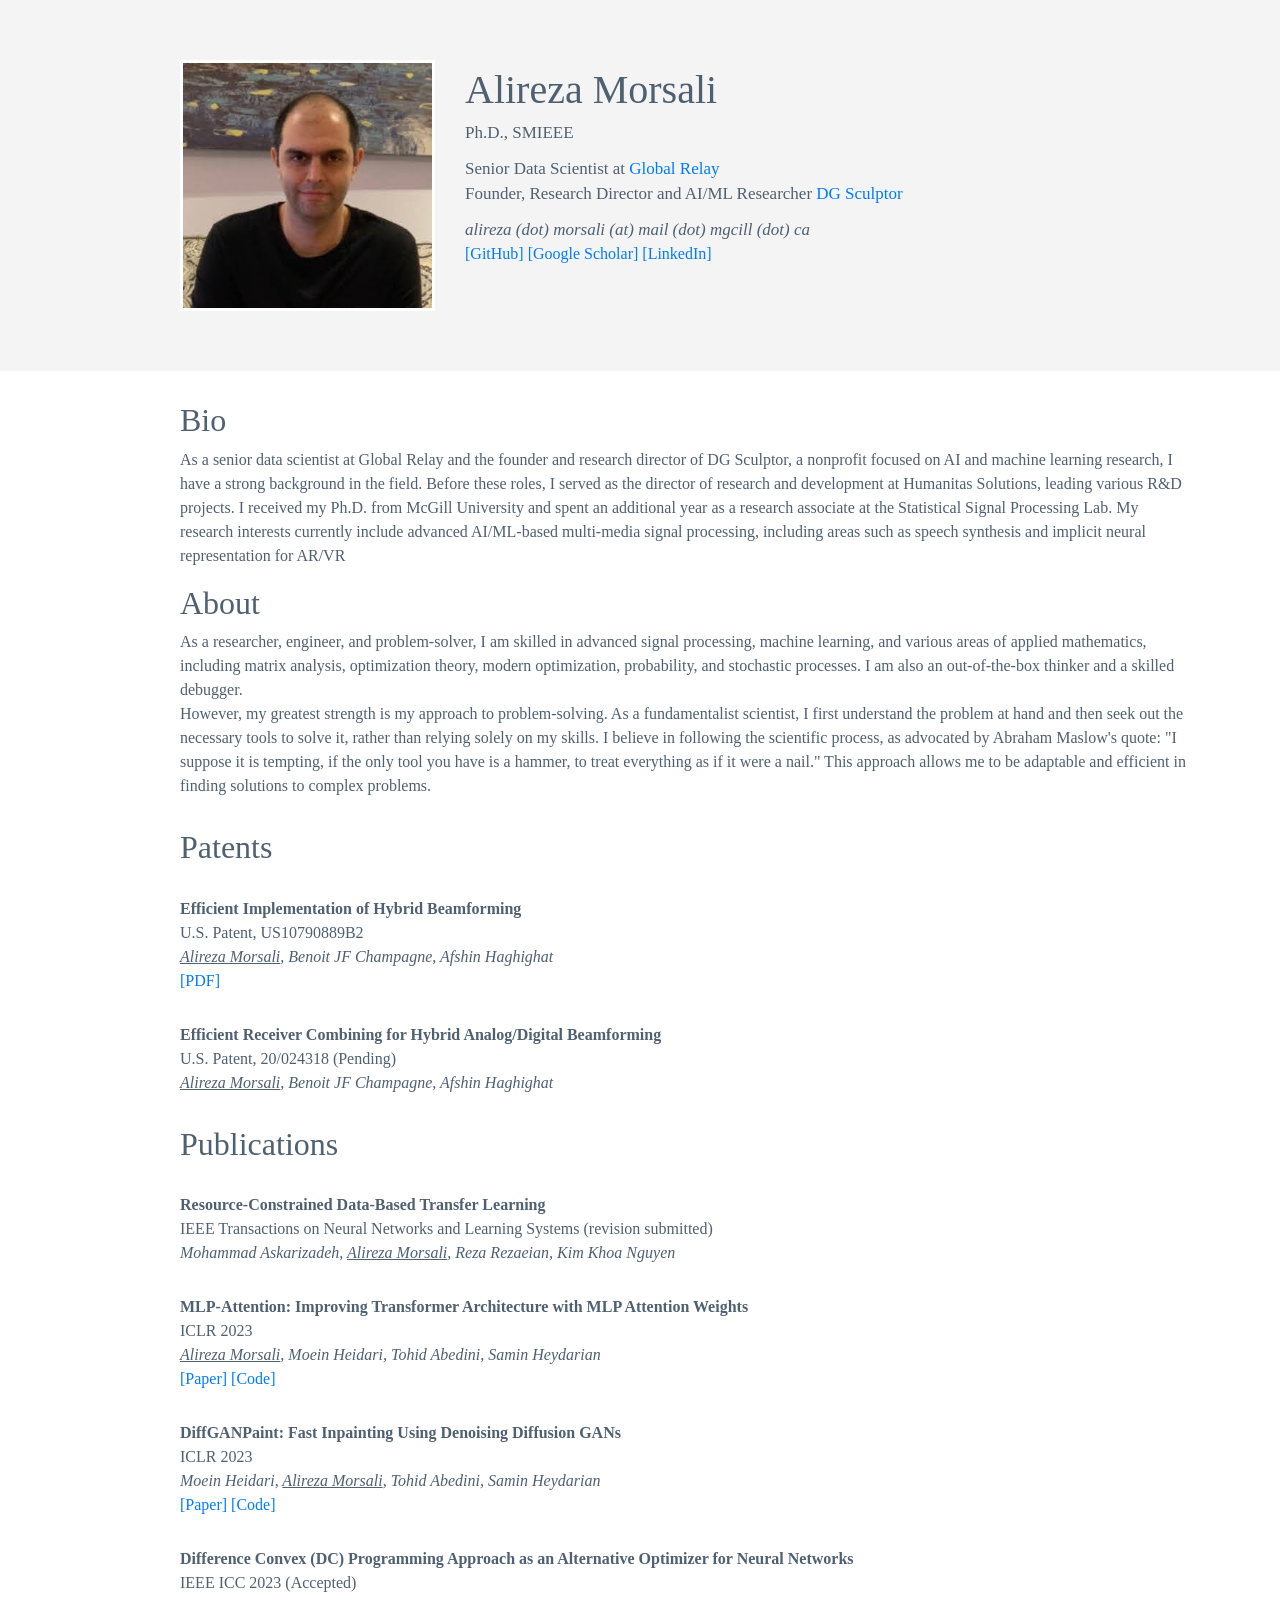
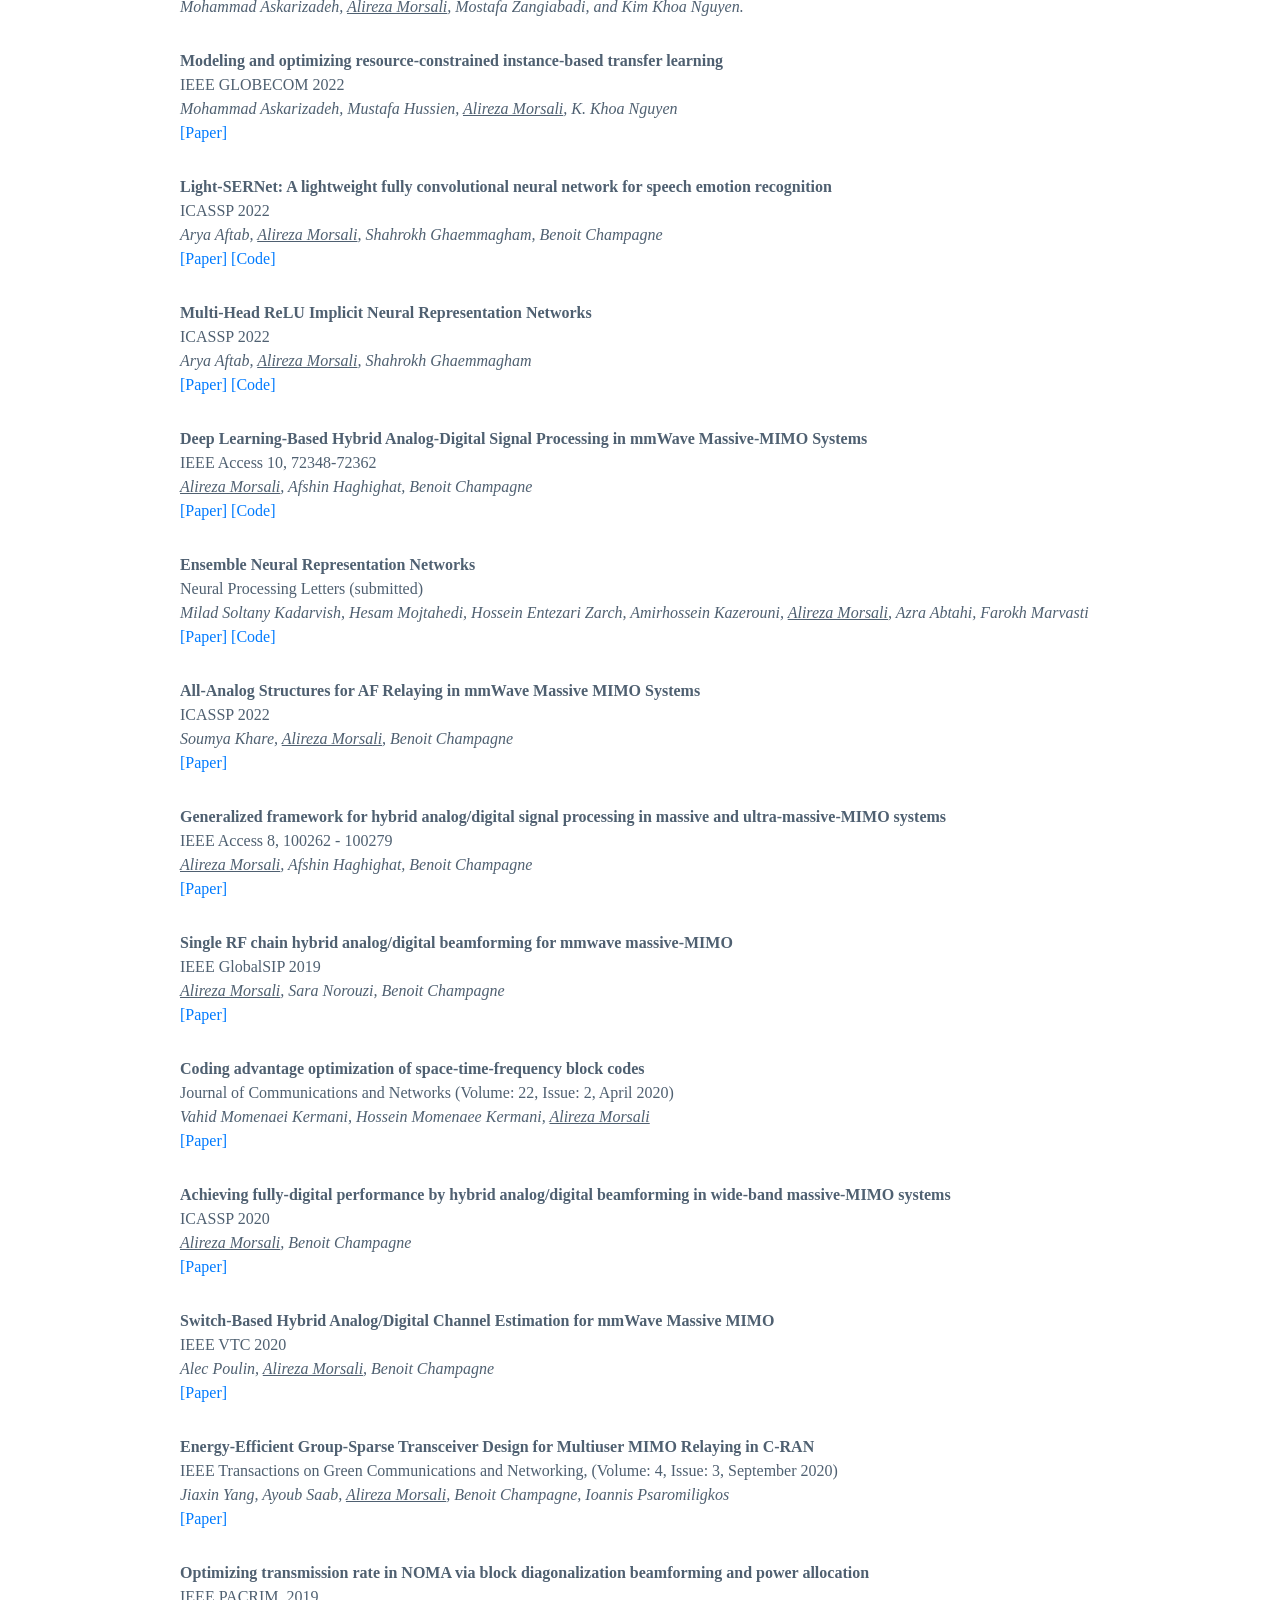
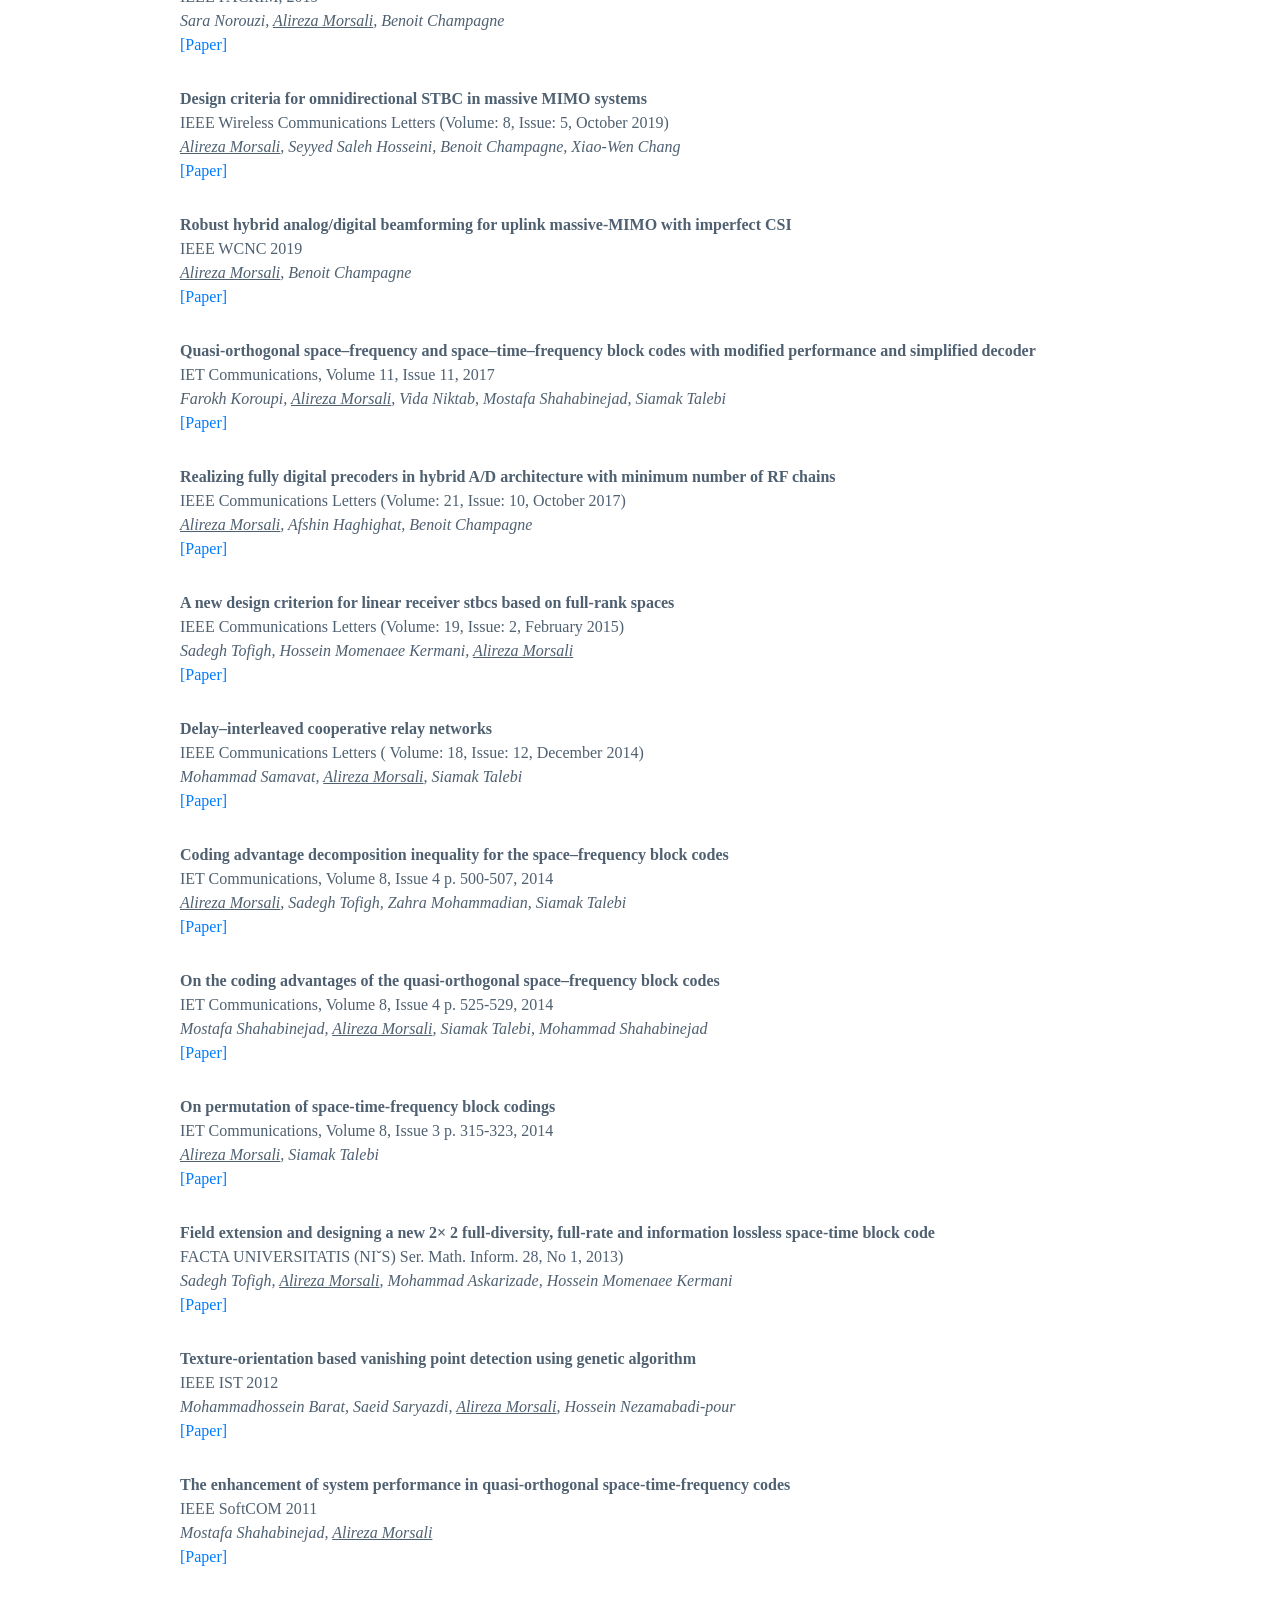
==== index.html @ 6a6e5eb7 "Update index.html" ====
<!DOCTYPE html>
<html>

<head>
    <title>Alireza Morsali</title>

    <!-- Meta tags -->
    <meta charset="utf-8">
    <meta name="viewport" content="width=device-width, initial-scale=1, shrink-to-fit=no">

    <!-- Bootstrap CSS -->
    <link href="css/bootstrap.min.css" rel="stylesheet">

    <!-- Custom Styles -->
    <style>
        body {
            font-family: Roboto, 'sans-serif';
            font-size: 16px;
            background-color: #FFFFFF;
            color: #4F6071;
        }

        h1 {
            font-weight: 300;
            font-size: 2rem;
        }

        #header {
            background-color: #f4f4f4;
            /*background-color: #FFFFFF;*/
            display: flex;
            align-items: flex-end;
            padding-top: 60px;
            padding-bottom: 60px;
        }

        #footer {
            background-color: #FFFFFF;
            padding: 60px;
        }

        #portrait {
            border: 3px solid white;
        }

        #header-text {
            margin-top: 60px;
            margin-left: 220px;
        }

        #header-text-name {
            font-size: 40px;
        }

        #header-text-title {
            font-size: 17px;
        }

        #header-text-affiliation {
            font-size: 17px;
            margin-top: 10px;
        }

        #header-text-email {
            margin-top: 10px;
            font-size: 17px;
            font-style: italic;
        }

        .header-text-desc {
            font-size: 20px;
        }

        .vspace-top {
            margin-top: 30px;
        }

        .vspace-top-news {
            margin-top: 15px;
        }

        .paper-image {
            width: 150px;
        }

        .news-date {
            font-weight: bold;
        }

        .paper-title {
            font-weight: bold;
        }

        .paper-authors {
            font-style: italic;
        }
    </style>
</head>

<body>
    <div id='header'>
        <div class='container'>
            <div class='row'>
                <div class="col-sm-3 offset-sm-1">
                    <img src='imgs/portrait.jpeg' class='img-fluid' id='portrait'>
                </div>

                <div class="col">
                    <div id='header-text-name'>
                        Alireza Morsali
                    </div>
                    <div id='header-text-title'>
                        Ph.D., SMIEEE
                    </div>
                    <div id='header-text-affiliation'>
                        Senior Data Scientist at 
                        <a href="https://www.globalrelay.com/">Global Relay</a><br>
                        Founder, Research Director and AI/ML Researcher <a href="http://www.dgsculptor.com/">DG
                            Sculptor</a>
                    </div>
                    <div id='header-text-email'>
                        alireza (dot) morsali (at) mail (dot) mgcill (dot) ca
                    </div>
                    <div>
                        <a href="https://github.com/AlirezaMorsali">[GitHub]</a>
                        <a href="https://scholar.google.com/citations?hl=en&user=y-RVrUkAAAAJ">[Google
                            Scholar]</a>
                        <a href="https://linkedin.com/in/AlirezaMorsali">[LinkedIn]</a>
                    </div>

                </div>
            </div>
        </div>
    </div>


    <div class='container'>
        <div class='row vspace-top'>
            <div class='col offset-sm-1'>
                <h1>Bio</h1>
                <p>
                    As a senior data scientist at Global Relay and the founder and research director of DG
                    Sculptor, a nonprofit focused on AI and machine learning research, I have a strong background in the
                    field. Before these roles, I served as the director of research and development at Humanitas
                    Solutions, leading various R&D projects. I received my Ph.D. from McGill University and spent an
                    additional year as a research associate at the Statistical Signal Processing Lab. My research
                    interests currently include advanced AI/ML-based multi-media signal processing, including areas such
                    as speech synthesis and implicit neural representation for AR/VR
                </p>

                <h1>About</h1>
                <p>
                    As a researcher, engineer, and problem-solver, I am skilled in advanced signal processing, machine
                    learning, and various areas of applied mathematics, including matrix analysis, optimization theory,
                    modern optimization, probability, and stochastic processes. I am also an out-of-the-box thinker and
                    a skilled debugger. <br>
                    However, my greatest strength is my approach to problem-solving. As a
                    fundamentalist scientist, I first understand the problem at hand and then seek out the necessary
                    tools to solve it, rather than relying solely on my skills. I believe in following the scientific
                    process, as advocated by Abraham Maslow's quote: "I suppose it is tempting, if the only tool you
                    have is a hammer, to treat everything as if it were a nail." This approach allows me to be adaptable
                    and efficient in finding solutions to complex problems.
                </p>

                <div class='vspace-top'>
                    <h1>Patents</h1>
                </div>
                <div class='row vspace-top'>
                    <div class="col">
                        <div class='paper-title'>
                            Efficient Implementation of Hybrid Beamforming
                        </div>
                        <div class='paper-desc'>
                            U.S. Patent, US10790889B2
                        </div>
                        <div class='paper-authors'>
                            <u>Alireza Morsali</u>, Benoit JF Champagne, Afshin Haghighat
                        </div>
                        <div>
                            <a
                                href="https://patentimages.storage.googleapis.com/30/83/76/cbf46cf03443c4/US10790889.pdf">[PDF]</a>
                        </div>
                    </div>
                </div>

                <div class='row vspace-top'>
                    <div class="col">
                        <div class='paper-title'>
                            Efficient Receiver Combining for Hybrid Analog/Digital Beamforming
                        </div>
                        <div class='paper-desc'>
                            U.S. Patent, 20/024318 (Pending)
                        </div>
                        <div class='paper-authors'>
                            <u>Alireza Morsali</u>, Benoit JF Champagne, Afshin Haghighat
                        </div>
                        <!-- <div>
                            <a
                                href="https://patentimages.storage.googleapis.com/30/83/76/cbf46cf03443c4/US10790889.pdf">[United
                                States Patent]</a>
                        </div> -->
                    </div>
                </div>


                <div class='vspace-top'>
                    <h1>Publications</h1>
                </div>

                <div class='row vspace-top'>
                    <div class="col">
                        <div class='paper-title'>
                            Resource-Constrained Data-Based Transfer
                            Learning
                        </div>
                        <div class='paper-desc'>
                            IEEE Transactions on Neural Networks
                            and Learning Systems (revision submitted)
                        </div>
                        <div class='paper-authors'>
                            Mohammad Askarizadeh, <u>Alireza Morsali</u>, Reza Rezaeian, Kim Khoa Nguyen
                        </div>
                        <!-- <div> -->
                        <!-- <a href="">[Paper]</a> -->
                        <!-- </div> -->
                    </div>
                </div>
                
                <div class='row vspace-top'>
                    <div class="col">
                        <div class='paper-title'>
                            MLP-Attention: Improving Transformer Architecture with MLP Attention Weights
                        </div>
                        <div class='paper-desc'>
                            ICLR 2023
                        </div>
                        <div class='paper-authors'>
                            <u>Alireza Morsali</u>, Moein Heidari, Tohid Abedini, Samin Heydarian
                        </div>
                        <div>
                            <a href="https://dblp.org/rec/conf/iclr/MorsaliHHA23">[Paper]</a>
                            <a href="https://github.com/AlirezaMorsali/MLP-Attention">[Code]</a>                            
                        </div>
                    </div>
                </div>   
                
                <div class='row vspace-top'>
                    <div class="col">
                        <div class='paper-title'>
                            DiffGANPaint: Fast Inpainting Using Denoising Diffusion GANs
                        </div>
                        <div class='paper-desc'>
                            ICLR 2023
                        </div>
                        <div class='paper-authors'>
                            Moein Heidari, <u>Alireza Morsali</u>, Tohid Abedini, Samin Heydarian
                        </div>
                        <div>
                            <a href="https://dblp.org/rec/conf/iclr/HeidariMAH23">[Paper]</a>
                            <a href="https://github.com/moeinheidari/DIFFGANPAINT">[Code]</a>            
                        </div>
                    </div>
                </div>                

                <div class='row vspace-top'>
                    <div class="col">
                        <div class='paper-title'>
                            Difference Convex (DC) Programming
                            Approach as an Alternative Optimizer for Neural Networks
                        </div>
                        <div class='paper-desc'>
                            IEEE ICC 2023 (Accepted)
                        </div>
                        <div class='paper-authors'>
                            Mohammad Askarizadeh, <u>Alireza Morsali</u>, Mostafa Zangiabadi, and Kim Khoa Nguyen.
                        </div>
                        <!-- <div> -->
                        <!-- <a href="">[Paper]</a> -->
                        <!-- </div> -->
                    </div>
                </div>

                <div class='row vspace-top'>
                    <div class="col">
                        <div class='paper-title'>
                            Modeling and optimizing resource-constrained instance-based transfer learning
                        </div>
                        <div class='paper-desc'>
                            IEEE GLOBECOM 2022
                        </div>
                        <div class='paper-authors'>
                            Mohammad Askarizadeh, Mustafa Hussien, <u>Alireza Morsali</u>, K. Khoa Nguyen
                        </div>
                        <div>
                            <a href="https://ieeexplore.ieee.org/abstract/document/10001716">[Paper]</a>
                        </div>
                    </div>
                </div>

                <div class='row vspace-top'>
                    <div class="col">
                        <div class='paper-title'>
                            Light-SERNet: A lightweight fully convolutional neural network for speech emotion
                            recognition
                        </div>
                        <div class='paper-desc'>
                            ICASSP 2022
                        </div>
                        <div class='paper-authors'>
                            Arya Aftab, <u>Alireza Morsali</u>, Shahrokh Ghaemmagham, Benoit Champagne
                        </div>
                        <div>
                            <a href="https://ieeexplore.ieee.org/document/9746679">[Paper]</a>
                            <a href="https://github.com/AryaAftab/LIGHT-SERNET">[Code]</a>
                        </div>
                    </div>
                </div>

                <div class='row vspace-top'>
                    <div class="col">
                        <div class='paper-title'>
                            Multi-Head ReLU Implicit Neural Representation Networks
                        </div>
                        <div class='paper-desc'>
                            ICASSP 2022
                        </div>
                        <div class='paper-authors'>
                            Arya Aftab, <u>Alireza Morsali</u>, Shahrokh Ghaemmagham
                        </div>
                        <div>
                            <a href="https://ieeexplore.ieee.org/abstract/document/9747352">[Paper]</a>
                            <a href="https://github.com/AlirezaMorsali/MH-RELU-INR">[Code]</a>
                        </div>
                    </div>
                </div>

                <div class='row vspace-top'>
                    <!-- <div class="col-sm-3">
                        <img src='imgs/end-to-end-cam.jpg' class='img-fluid'>
                    </div> -->

                    <div class="col">
                        <div class='paper-title'>
                            Deep Learning-Based Hybrid Analog-Digital Signal Processing in mmWave Massive-MIMO Systems
                        </div>
                        <div class='paper-desc'>
                            IEEE Access 10, 72348-72362
                        </div>
                        <div class='paper-authors'>
                            <u>Alireza Morsali</u>, Afshin Haghighat, Benoit Champagne
                        </div>
                        <div>
                            <!-- <a href="https://alirezamorsali.github.io/deep_learning_framework/">[Project page]</a> -->
                            <a href="https://ieeexplore.ieee.org/abstract/document/9815247">[Paper]</a>
                            <a href="https://github.com/AlirezaMorsali/Deep-Learning-Framework">[Code]</a>
                        </div>
                    </div>
                </div>


                <div class='row vspace-top'>
                    <div class="col">
                        <div class='paper-title'>
                            Ensemble Neural Representation Networks
                        </div>
                        <div class='paper-desc'>
                            Neural Processing Letters (submitted)
                        </div>
                        <div class='paper-authors'>
                            Milad Soltany Kadarvish, Hesam Mojtahedi, Hossein Entezari Zarch, Amirhossein Kazerouni,
                            <u>Alireza Morsali</u>, Azra Abtahi, Farokh Marvasti
                        </div>
                        <div>
                            <a href="https://arxiv.org/abs/2110.04124">[Paper]</a>
                            <a href="https://github.com/AlirezaMorsali/ENRP">[Code]</a>
                        </div>
                    </div>
                </div>

                <div class='row vspace-top'>
                    <div class="col">
                        <div class='paper-title'>
                            All-Analog Structures for AF Relaying in mmWave Massive MIMO Systems
                        </div>
                        <div class='paper-desc'>
                            ICASSP 2022
                        </div>
                        <div class='paper-authors'>
                            Soumya Khare, <u>Alireza Morsali</u>, Benoit Champagne
                        </div>
                        <div>
                            <a href="https://ieeexplore.ieee.org/abstract/document/9605052">[Paper]</a>
                        </div>
                    </div>
                </div>


                <div class='row vspace-top'>
                    <div class="col">
                        <div class='paper-title'>
                            Generalized framework for hybrid analog/digital signal processing in massive and
                            ultra-massive-MIMO systems
                        </div>
                        <div class='paper-desc'>
                            IEEE Access 8, 100262 - 100279
                        </div>
                        <div class='paper-authors'>
                            <u>Alireza Morsali</u>, Afshin Haghighat, Benoit Champagne
                        </div>
                        <div>
                            <a href="https://ieeexplore.ieee.org/abstract/document/9102249">[Paper]</a>
                        </div>
                    </div>
                </div>
                
                <div class='row vspace-top'>
                    <div class="col">
                        <div class='paper-title'>
                            Single RF chain hybrid analog/digital beamforming for mmwave massive-MIMO
                        </div>
                        <div class='paper-desc'>
                            IEEE GlobalSIP 2019
                        </div>
                        <div class='paper-authors'>
                            <u>Alireza Morsali</u>, Sara Norouzi, Benoit Champagne
                        </div>
                        <div>
                            <a href="https://ieeexplore.ieee.org/abstract/document/8969170">[Paper]</a>
                        </div>
                    </div>
                </div>
                
                <div class='row vspace-top'>
                    <div class="col">
                        <div class='paper-title'>
                            Coding advantage optimization of space-time-frequency block codes
                        </div>
                        <div class='paper-desc'>
                            Journal of Communications and Networks (Volume: 22, Issue: 2, April 2020)
                        </div>
                        <div class='paper-authors'>
                            Vahid Momenaei Kermani, Hossein Momenaee Kermani, <u>Alireza Morsali</u>
                        </div>
                        <div>
                            <a href="https://ieeexplore.ieee.org/abstract/document/9091291">[Paper]</a>
                        </div>
                    </div>
                </div>

                <div class='row vspace-top'>
                    <div class="col">
                        <div class='paper-title'>
                            Achieving fully-digital performance by hybrid analog/digital beamforming in wide-band
                            massive-MIMO systems
                        </div>
                        <div class='paper-desc'>
                            ICASSP 2020
                        </div>
                        <div class='paper-authors'>
                            <u>Alireza Morsali</u>, Benoit Champagne
                        </div>
                        <div>
                            <a href="https://ieeexplore.ieee.org/abstract/document/9054156">[Paper]</a>
                        </div>
                    </div>
                </div>

                <div class='row vspace-top'>
                    <div class="col">
                        <div class='paper-title'>
                            Switch-Based Hybrid Analog/Digital Channel Estimation for mmWave Massive MIMO
                        </div>
                        <div class='paper-desc'>
                            IEEE VTC 2020
                        </div>
                        <div class='paper-authors'>
                            Alec Poulin, <u>Alireza Morsali</u>, Benoit Champagne
                        </div>
                        <div>
                            <a href="https://ieeexplore.ieee.org/abstract/document/9348809">[Paper]</a>
                        </div>
                    </div>
                </div>
                
                <div class='row vspace-top'>
                    <div class="col">
                        <div class='paper-title'>
                            Energy-Efficient Group-Sparse Transceiver Design for Multiuser MIMO Relaying in C-RAN
                        </div>
                        <div class='paper-desc'>
                            IEEE Transactions on Green Communications and Networking, (Volume: 4, Issue: 3, September
                            2020)
                        </div>
                        <div class='paper-authors'>
                            Jiaxin Yang, Ayoub Saab, <u>Alireza Morsali</u>, Benoit Champagne, Ioannis Psaromiligkos

                        </div>
                        <div>
                            <a href="https://ieeexplore.ieee.org/abstract/document/9060992">[Paper]</a>
                        </div>
                    </div>
                </div>


                <div class='row vspace-top'>
                    <div class="col">
                        <div class='paper-title'>
                            Optimizing transmission rate in NOMA via block diagonalization beamforming and power
                            allocation
                        </div>
                        <div class='paper-desc'>
                            IEEE PACRIM, 2019
                        </div>
                        <div class='paper-authors'>
                            Sara Norouzi, <u>Alireza Morsali</u>, Benoit Champagne
                        </div>
                        <div>
                            <a href="https://ieeexplore.ieee.org/abstract/document/8985113">[Paper]</a>
                        </div>
                    </div>
                </div>


                <div class='row vspace-top'>
                    <div class="col">
                        <div class='paper-title'>
                            Design criteria for omnidirectional STBC in massive MIMO systems
                        </div>
                        <div class='paper-desc'>
                            IEEE Wireless Communications Letters (Volume: 8, Issue: 5, October 2019)
                        </div>
                        <div class='paper-authors'>
                            <u>Alireza Morsali</u>, Seyyed Saleh Hosseini, Benoit Champagne, Xiao-Wen Chang
                        </div>
                        <div>
                            <a href="https://ieeexplore.ieee.org/abstract/document/8732371">[Paper]</a>
                        </div>
                    </div>
                </div>


                <div class='row vspace-top'>
                    <div class="col">
                        <div class='paper-title'>
                            Robust hybrid analog/digital beamforming for uplink massive-MIMO with imperfect CSI
                        </div>
                        <div class='paper-desc'>
                            IEEE WCNC 2019
                        </div>
                        <div class='paper-authors'>
                            <u>Alireza Morsali</u>, Benoit Champagne
                        </div>
                        <div>
                            <a href="https://ieeexplore.ieee.org/abstract/document/8886103">[Paper]</a>
                        </div>
                    </div>
                </div>

                <div class='row vspace-top'>
                    <div class="col">
                        <div class='paper-title'>
                            Quasi‐orthogonal space–frequency and space–time–frequency block codes with modified
                            performance and simplified decoder
                        </div>
                        <div class='paper-desc'>
                            IET Communications, Volume 11, Issue 11, 2017
                        </div>
                        <div class='paper-authors'>
                            Farokh Koroupi, <u>Alireza Morsali</u>, Vida Niktab, Mostafa Shahabinejad, Siamak Talebi
                        </div>
                        <div>
                            <a
                                href="https://ietresearch.onlinelibrary.wiley.com/doi/full/10.1049/iet-com.2016.0277">[Paper]</a>
                        </div>
                    </div>
                </div>


                <div class='row vspace-top'>
                    <div class="col">
                        <div class='paper-title'>
                            Realizing fully digital precoders in hybrid A/D architecture with minimum number of RF
                            chains
                        </div>
                        <div class='paper-desc'>
                            IEEE Communications Letters (Volume: 21, Issue: 10, October 2017)
                        </div>
                        <div class='paper-authors'>
                            <u>Alireza Morsali</u>, Afshin Haghighat, Benoit Champagne
                        </div>
                        <div>
                            <a href="https://ieeexplore.ieee.org/abstract/document/7954607">[Paper]</a>
                        </div>
                    </div>
                </div>


                <div class='row vspace-top'>
                    <div class="col">
                        <div class='paper-title'>
                            A new design criterion for linear receiver stbcs based on full-rank spaces
                        </div>
                        <div class='paper-desc'>
                            IEEE Communications Letters (Volume: 19, Issue: 2, February 2015)
                        </div>
                        <div class='paper-authors'>
                            Sadegh Tofigh, Hossein Momenaee Kermani, <u>Alireza Morsali</u>
                        </div>
                        <div>
                            <a href="https://ieeexplore.ieee.org/abstract/document/6948320">[Paper]</a>
                        </div>
                    </div>
                </div>


                <div class='row vspace-top'>
                    <div class="col">
                        <div class='paper-title'>
                            Delay–interleaved cooperative relay networks
                        </div>
                        <div class='paper-desc'>
                            IEEE Communications Letters ( Volume: 18, Issue: 12, December 2014)
                        </div>
                        <div class='paper-authors'>
                            Mohammad Samavat, <u>Alireza Morsali</u>, Siamak Talebi
                        </div>
                        <div>
                            <a href="https://ieeexplore.ieee.org/abstract/document/6915863">[Paper]</a>
                        </div>
                    </div>
                </div>


                <div class='row vspace-top'>
                    <div class="col">
                        <div class='paper-title'>
                            Coding advantage decomposition inequality for the space–frequency block codes
                        </div>
                        <div class='paper-desc'>
                            IET Communications, Volume 8, Issue 4 p. 500-507, 2014
                        </div>
                        <div class='paper-authors'>
                            <u>Alireza Morsali</u>, Sadegh Tofigh, Zahra Mohammadian, Siamak Talebi
                        </div>
                        <div>
                            <a
                                href="https://ietresearch.onlinelibrary.wiley.com/doi/full/10.1049/iet-com.2013.0289">[Paper]</a>
                        </div>
                    </div>
                </div>


                <div class='row vspace-top'>
                    <div class="col">
                        <div class='paper-title'>
                            On the coding advantages of the quasi‐orthogonal space–frequency block codes
                        </div>
                        <div class='paper-desc'>
                            IET Communications, Volume 8, Issue 4 p. 525-529, 2014
                        </div>
                        <div class='paper-authors'>
                            Mostafa Shahabinejad, <u>Alireza Morsali</u>, Siamak Talebi, Mohammad Shahabinejad
                        </div>
                        <div>
                            <a
                                href="https://ietresearch.onlinelibrary.wiley.com/doi/full/10.1049/iet-com.2013.0049">[Paper]</a>
                        </div>
                    </div>
                </div>
                <div class='row vspace-top'>
                    <div class="col">
                        <div class='paper-title'>
                            On permutation of space‐time‐frequency block codings
                        </div>
                        <div class='paper-desc'>
                            IET Communications, Volume 8, Issue 3 p. 315-323, 2014
                        </div>
                        <div class='paper-authors'>
                            <u>Alireza Morsali</u>, Siamak Talebi
                        </div>
                        <div>
                            <a
                                href="https://ietresearch.onlinelibrary.wiley.com/doi/full/10.1049/iet-com.2013.0244">[Paper]</a>
                        </div>
                    </div>
                </div>


                <div class='row vspace-top'>
                    <div class="col">
                        <div class='paper-title'>
                            Field extension and designing a new 2× 2 full-diversity, full-rate and information lossless
                            space-time block code
                        </div>
                        <div class='paper-desc'>
                            FACTA UNIVERSITATIS (NIˇS) Ser. Math. Inform. 28, No 1, 2013)
                        </div>
                        <div class='paper-authors'>
                            Sadegh Tofigh, <u>Alireza Morsali</u>, Mohammad Askarizade, Hossein Momenaee Kermani
                        </div>
                        <div>
                            <a href="http://facta.junis.ni.ac.rs/mai/mai2801/fumi2801_08.pdf">[Paper]</a>
                        </div>
                    </div>
                </div>


                <div class='row vspace-top'>
                    <div class="col">
                        <div class='paper-title'>
                            Texture-orientation based vanishing point detection using genetic algorithm
                        </div>
                        <div class='paper-desc'>
                            IEEE IST 2012
                        </div>
                        <div class='paper-authors'>
                            Mohammadhossein Barat, Saeid Saryazdi, <u>Alireza Morsali</u>, Hossein Nezamabadi-pour
                        </div>
                        <div>
                            <a href="https://ieeexplore.ieee.org/abstract/document/6483096">[Paper]</a>
                        </div>
                    </div>
                </div>


                <div class='row vspace-top'>
                    <div class="col">
                        <div class='paper-title'>
                            The enhancement of system performance in quasi-orthogonal space-time-frequency codes
                        </div>
                        <div class='paper-desc'>
                            IEEE SoftCOM 2011
                        </div>
                        <div class='paper-authors'>
                            Mostafa Shahabinejad, <u>Alireza Morsali</u>
                        </div>
                        <div>
                            <a href="https://ieeexplore.ieee.org/abstract/document/6064424">[Paper]</a>
                        </div>
                    </div>
                </div>




            </div>
        </div>
    </div>


    <div id='footer' class='vspace-top'>
        <div>

            <!-- jQuery (necessary for Bootstrap's JavaScript plugins) -->
            <script src="https://ajax.googleapis.com/ajax/libs/jquery/1.12.4/jquery.min.js"></script>
            <!-- Include all compiled plugins (below), or include individual files as needed -->
            <script src="js/bootstrap.min.js"></script>
</body>

</html>
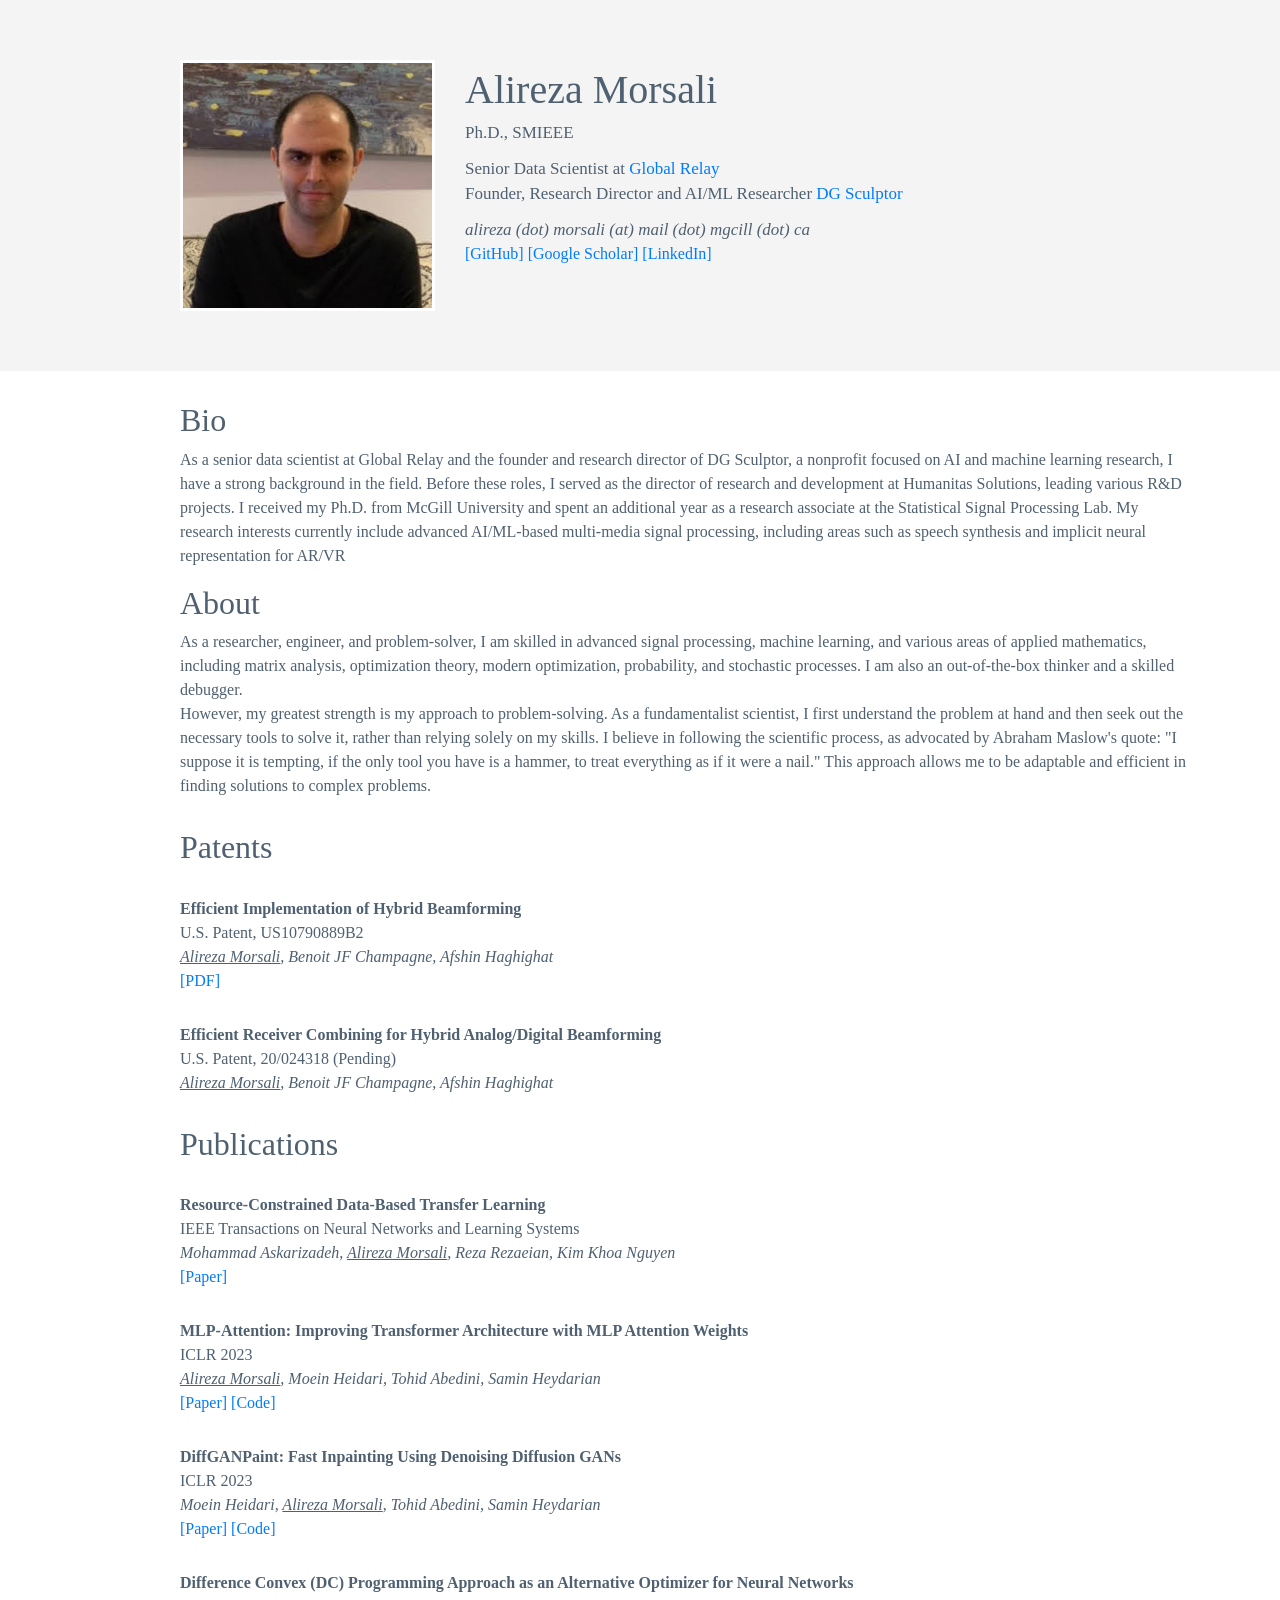
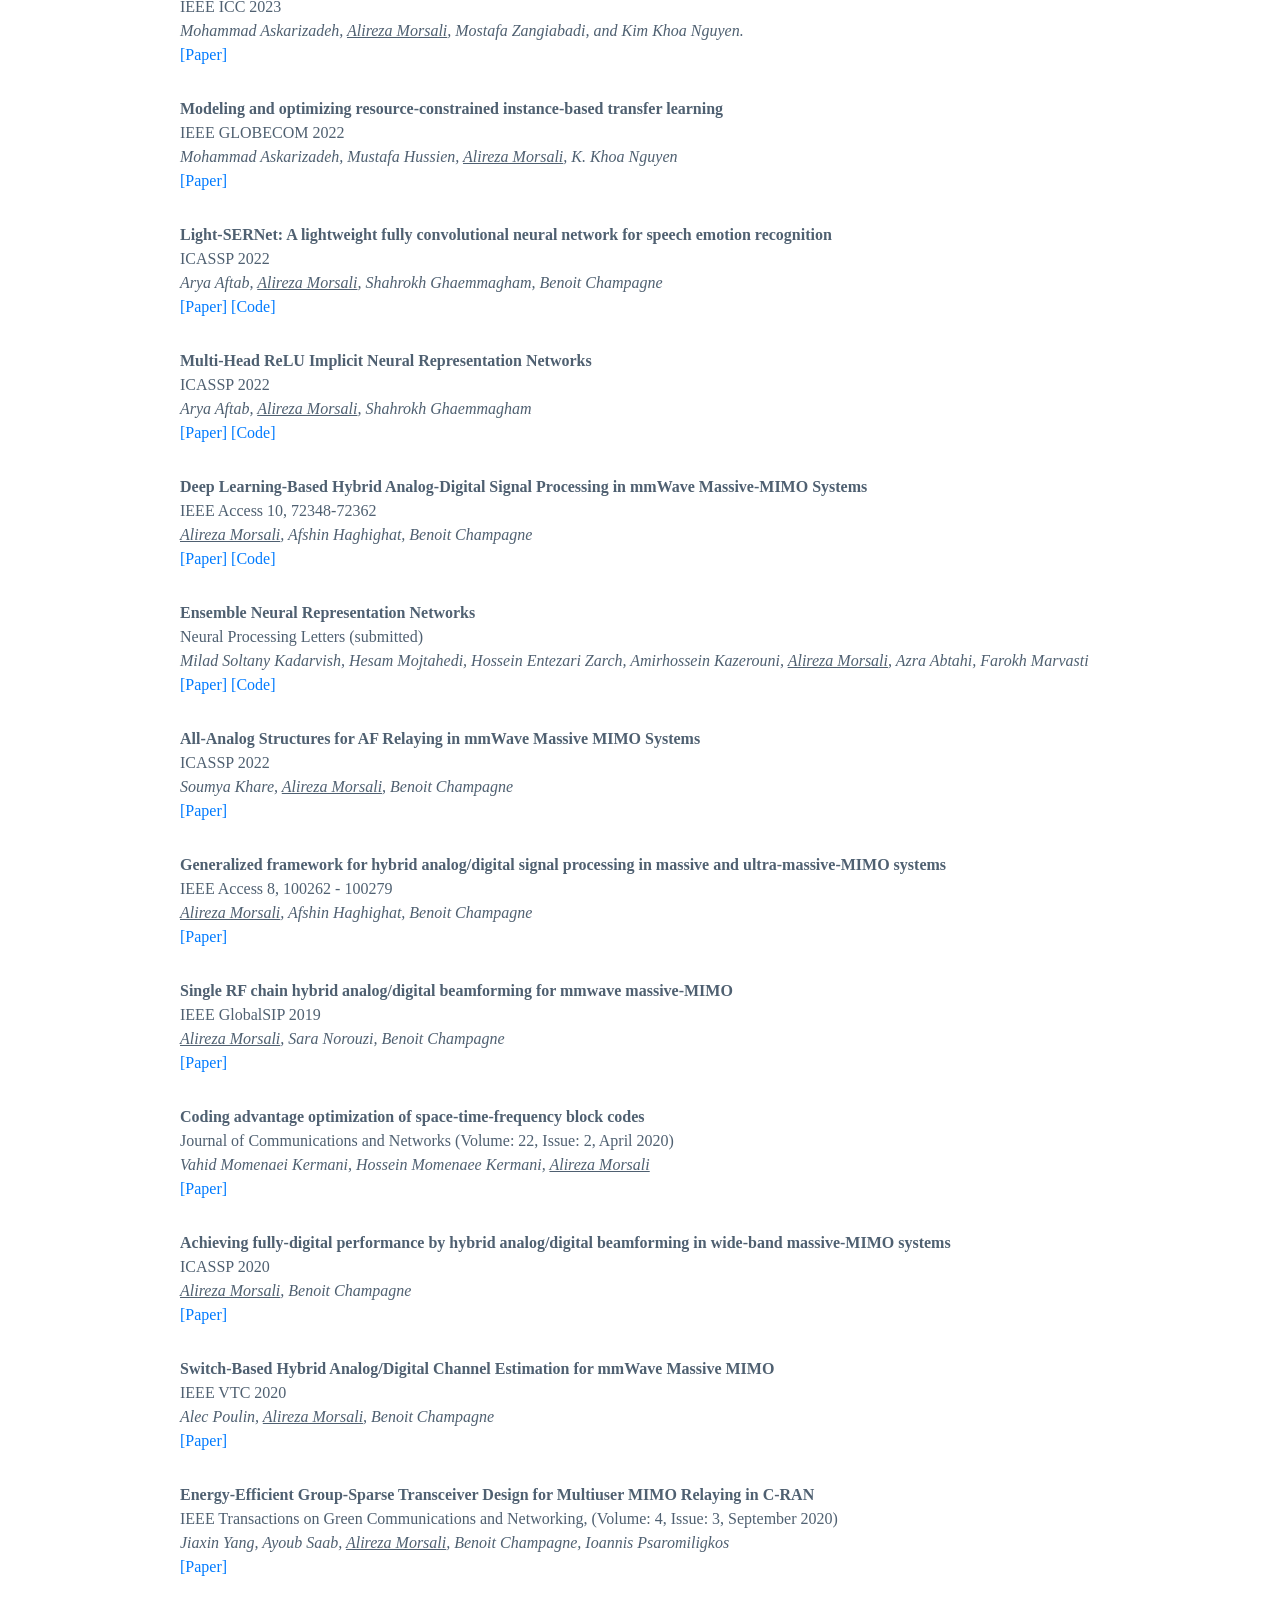
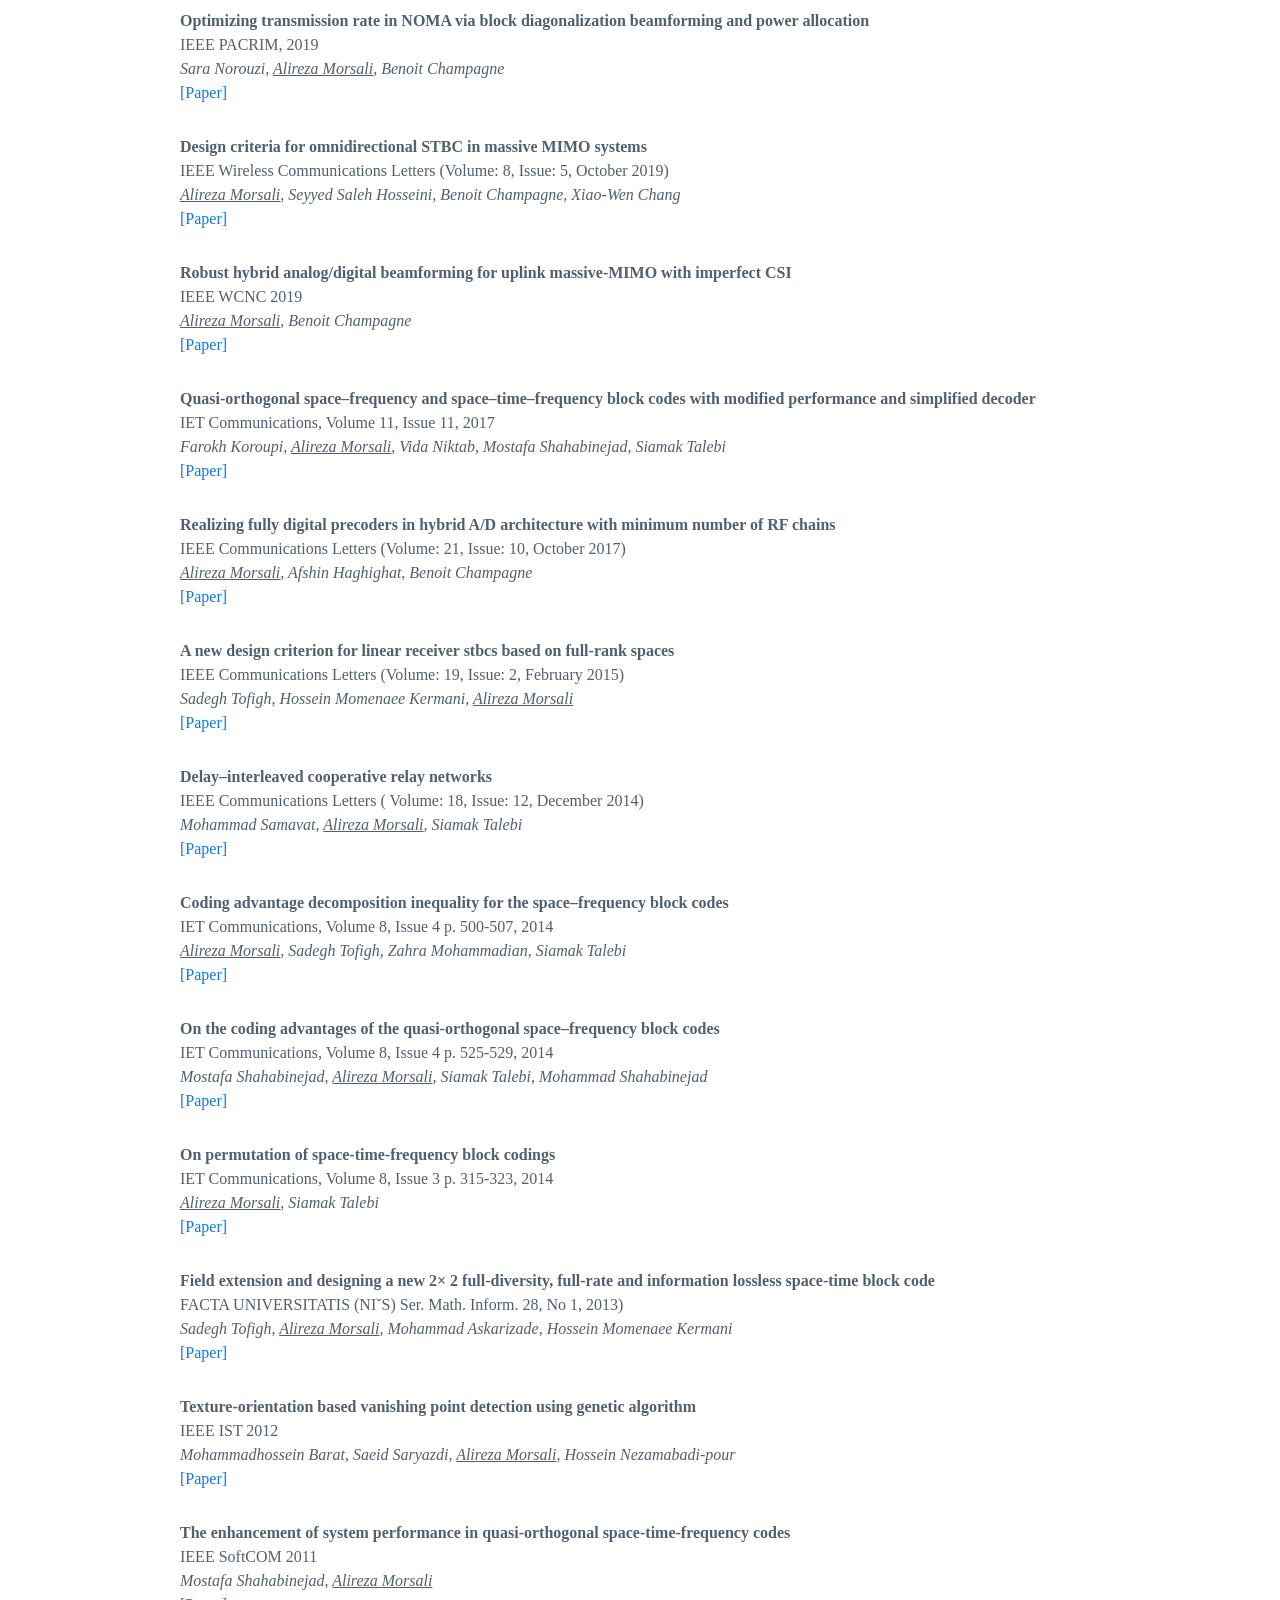
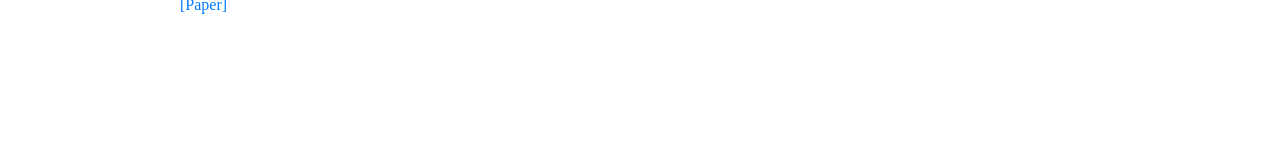
==== commit 659e5def: "Update index.html" ====
--- a/index.html
+++ b/index.html
@@ -215,14 +215,14 @@
                         </div>
                         <div class='paper-desc'>
                             IEEE Transactions on Neural Networks
-                            and Learning Systems (revision submitted)
+                            and Learning Systems
                         </div>
                         <div class='paper-authors'>
                             Mohammad Askarizadeh, <u>Alireza Morsali</u>, Reza Rezaeian, Kim Khoa Nguyen
                         </div>
-                        <!-- <div> -->
-                        <!-- <a href="">[Paper]</a> -->
-                        <!-- </div> -->
+                        <div>
+                        <a href="https://ieeexplore.ieee.org/abstract/document/10308865">[Paper]</a>
+                        </div>
                     </div>
                 </div>
                 
@@ -269,14 +269,14 @@
                             Approach as an Alternative Optimizer for Neural Networks
                         </div>
                         <div class='paper-desc'>
-                            IEEE ICC 2023 (Accepted)
+                            IEEE ICC 2023
                         </div>
                         <div class='paper-authors'>
                             Mohammad Askarizadeh, <u>Alireza Morsali</u>, Mostafa Zangiabadi, and Kim Khoa Nguyen.
                         </div>
-                        <!-- <div> -->
-                        <!-- <a href="">[Paper]</a> -->
-                        <!-- </div> -->
+                             <div>
+                            <a href="https://ieeexplore.ieee.org/document/10278854">[Paper]</a>
+                            </div>
                     </div>
                 </div>
 
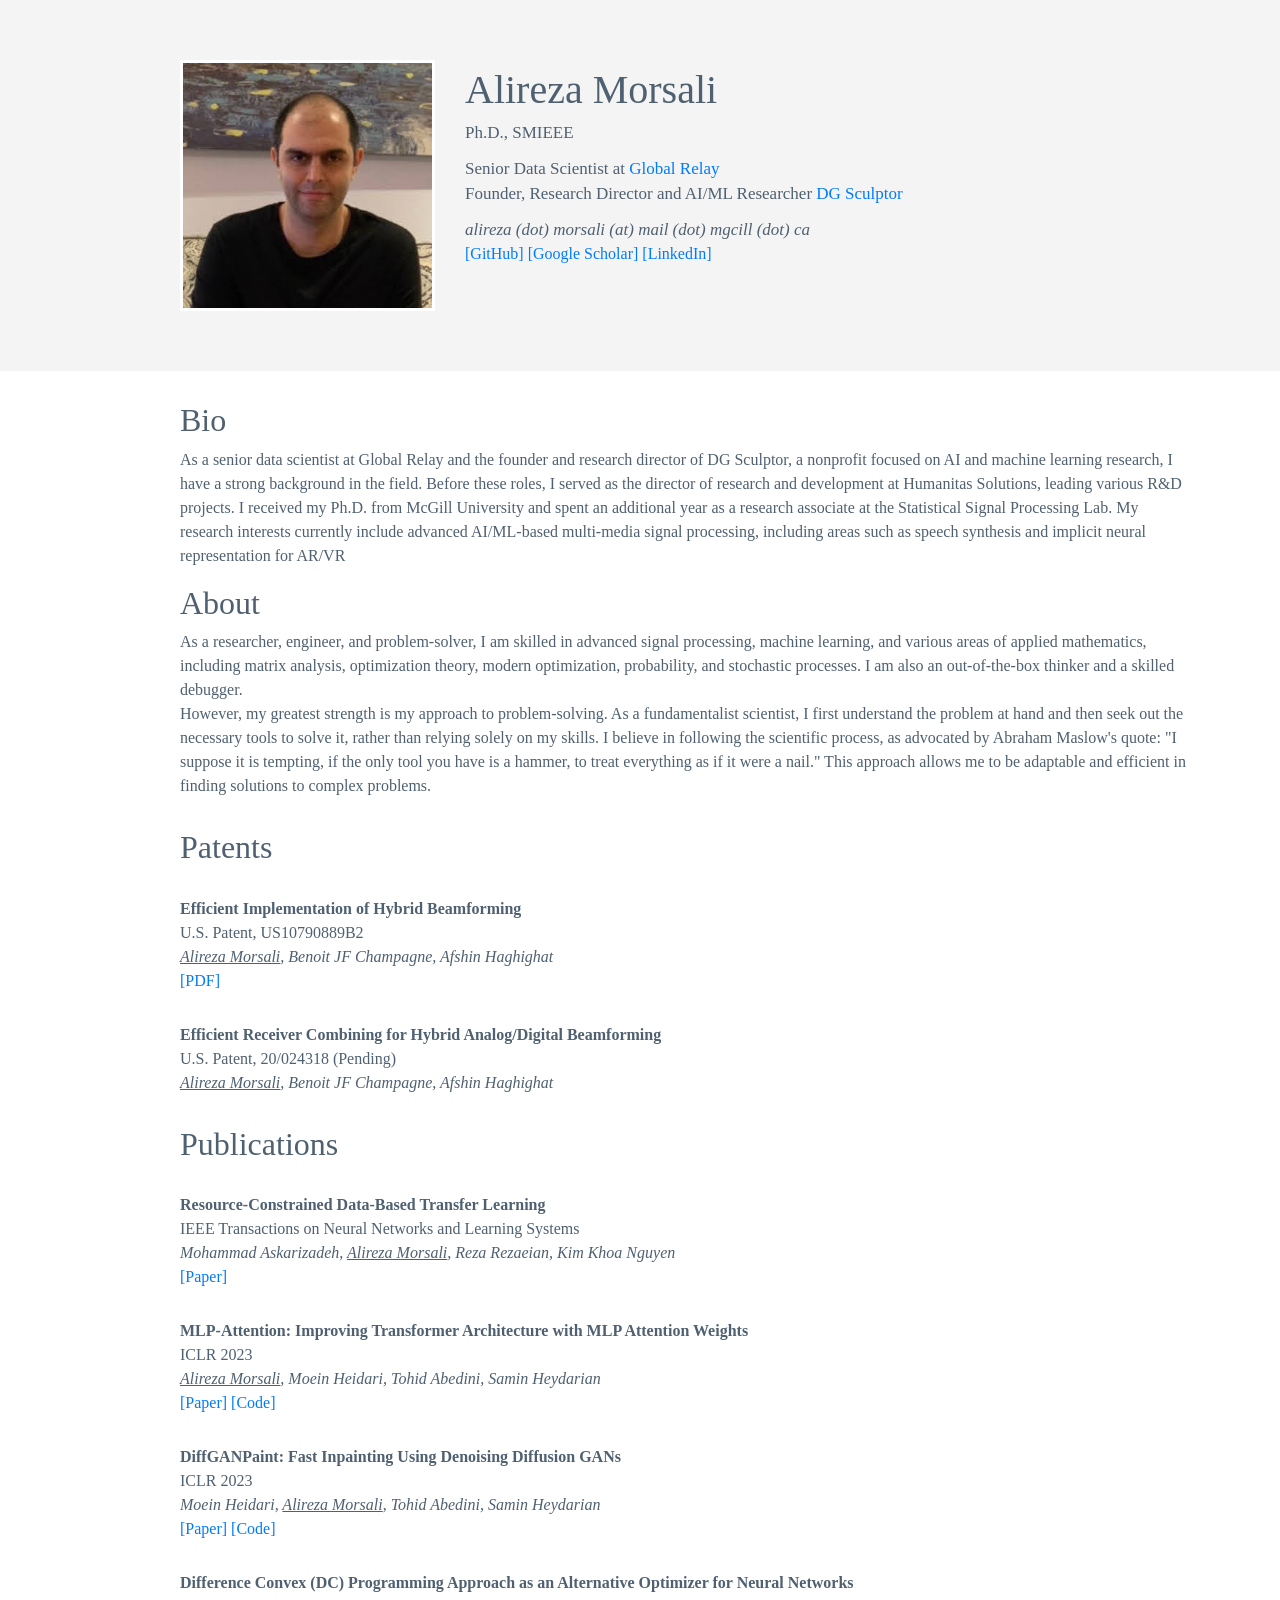
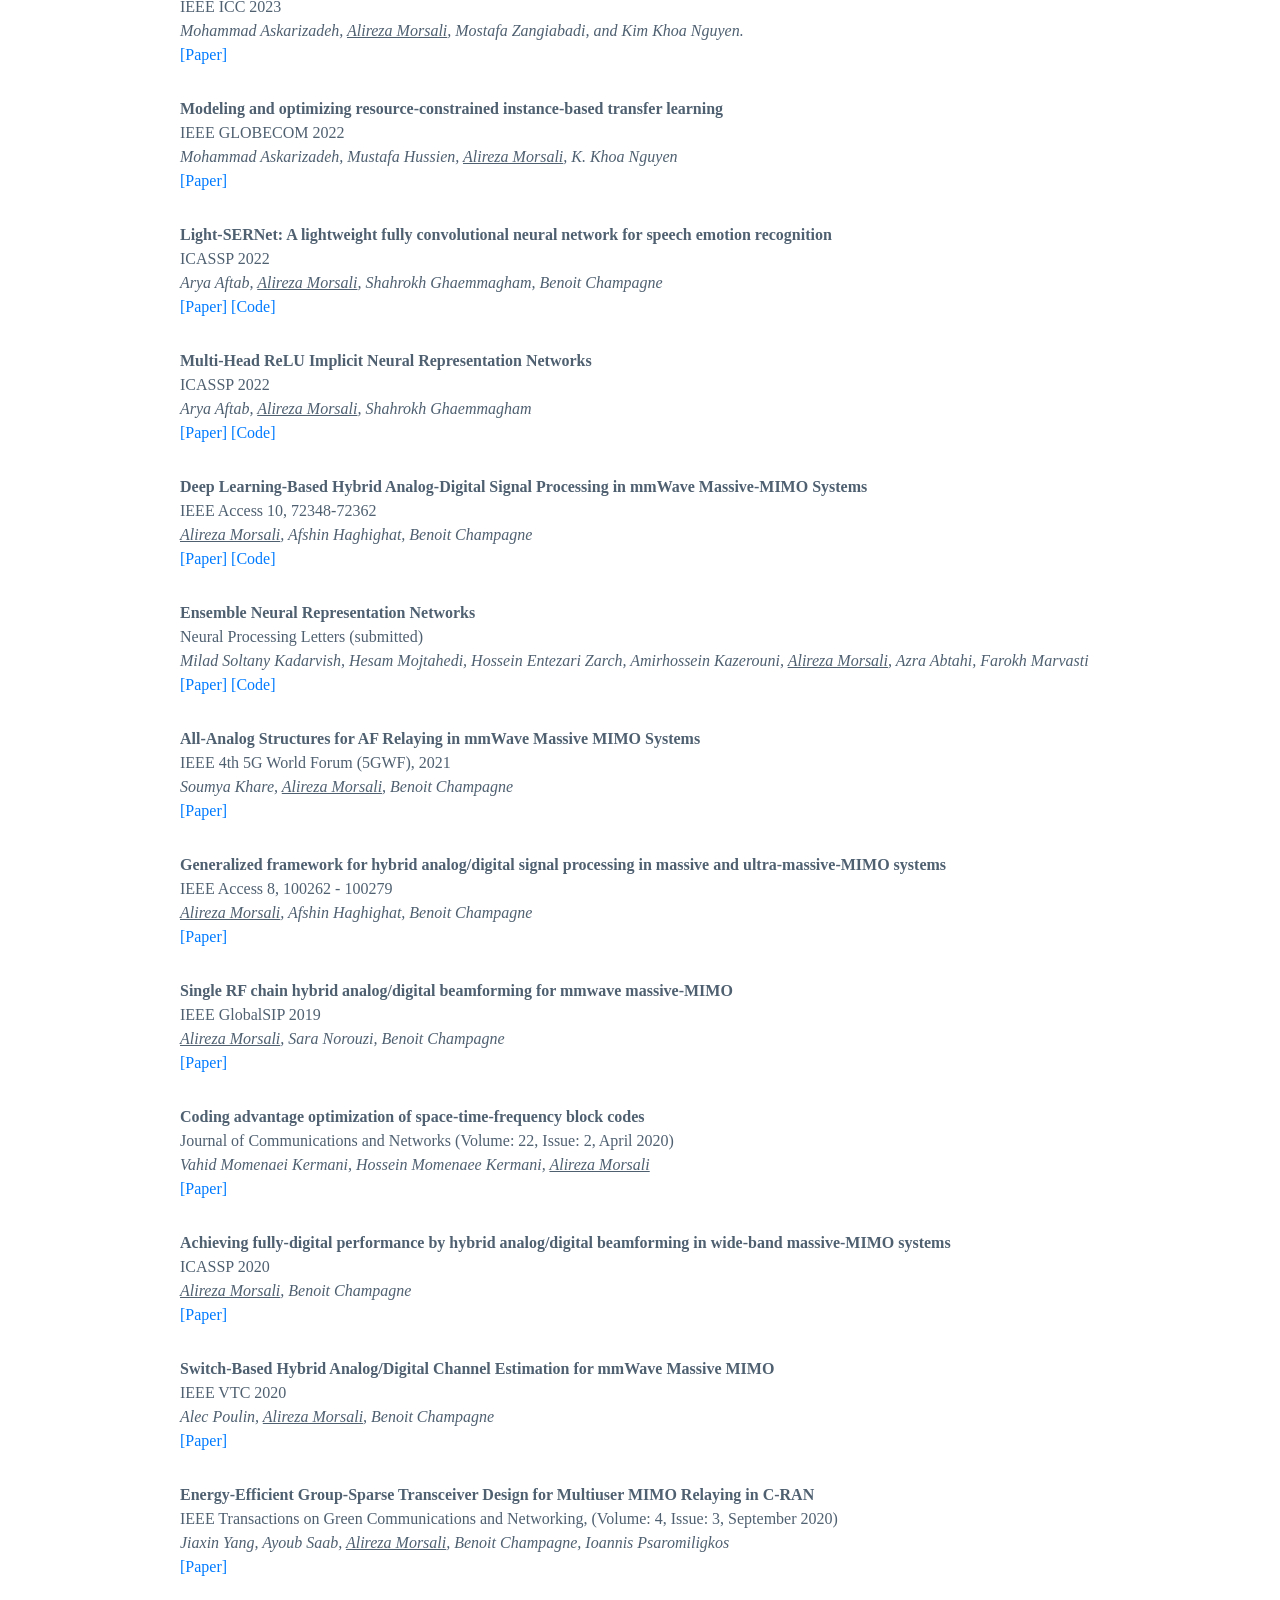
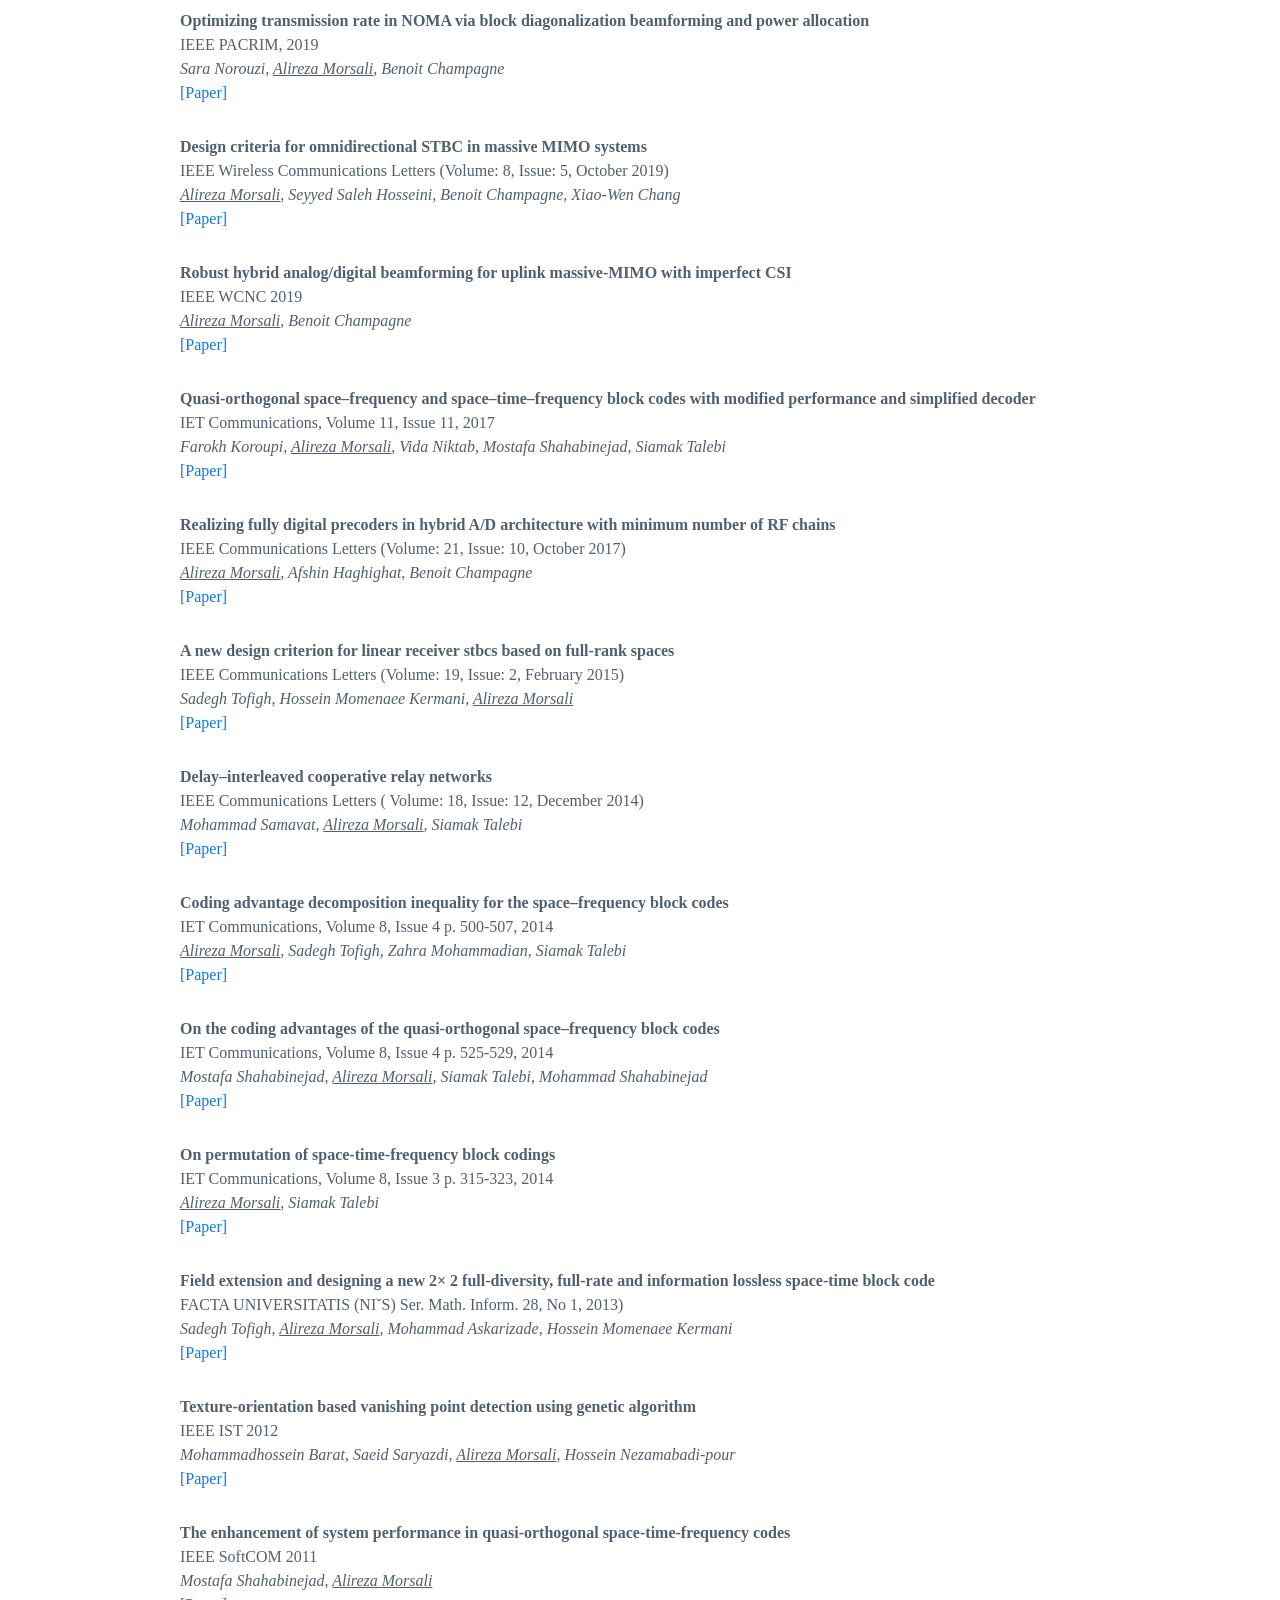
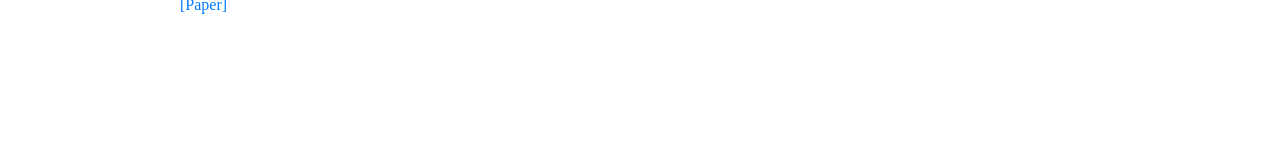
==== commit 678d422a: "Update index.html" ====
--- a/index.html
+++ b/index.html
@@ -383,7 +383,7 @@
                             All-Analog Structures for AF Relaying in mmWave Massive MIMO Systems
                         </div>
                         <div class='paper-desc'>
-                            ICASSP 2022
+                            IEEE 4th 5G World Forum (5GWF), 2021
                         </div>
                         <div class='paper-authors'>
                             Soumya Khare, <u>Alireza Morsali</u>, Benoit Champagne
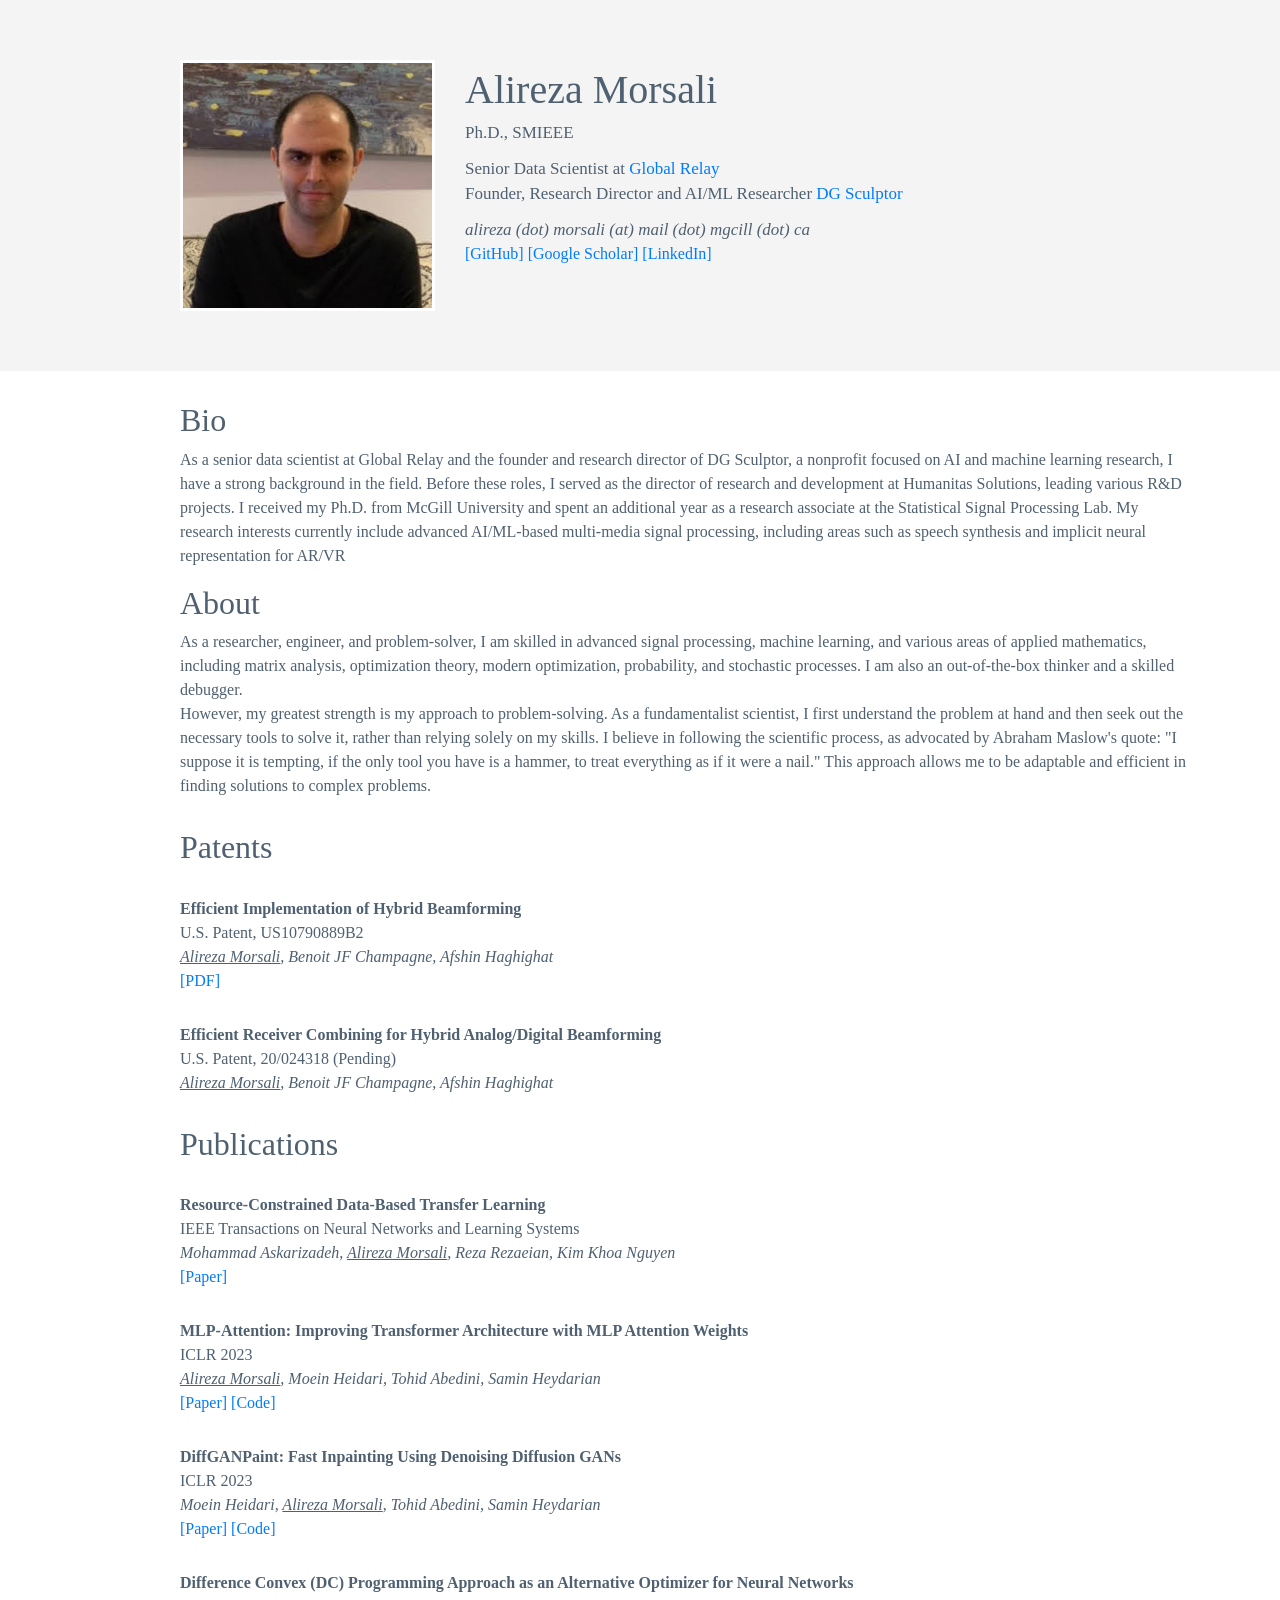
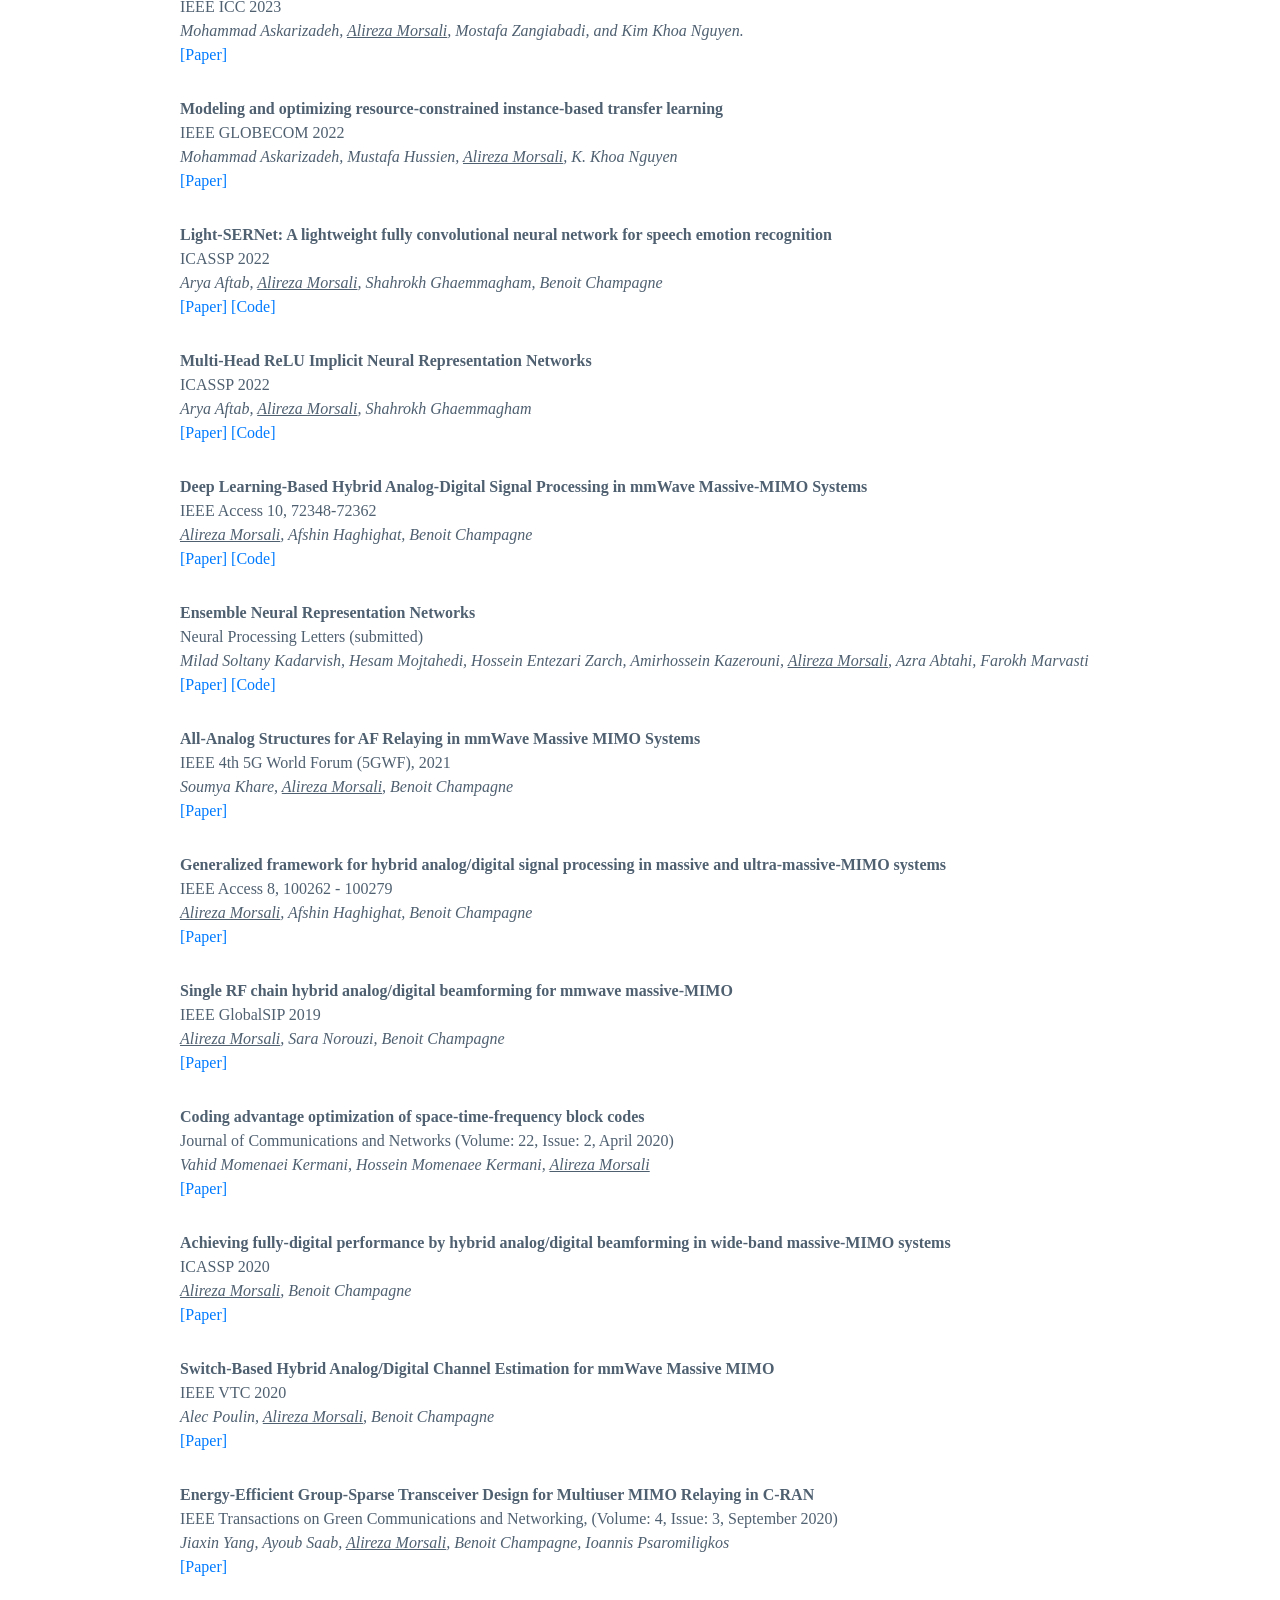
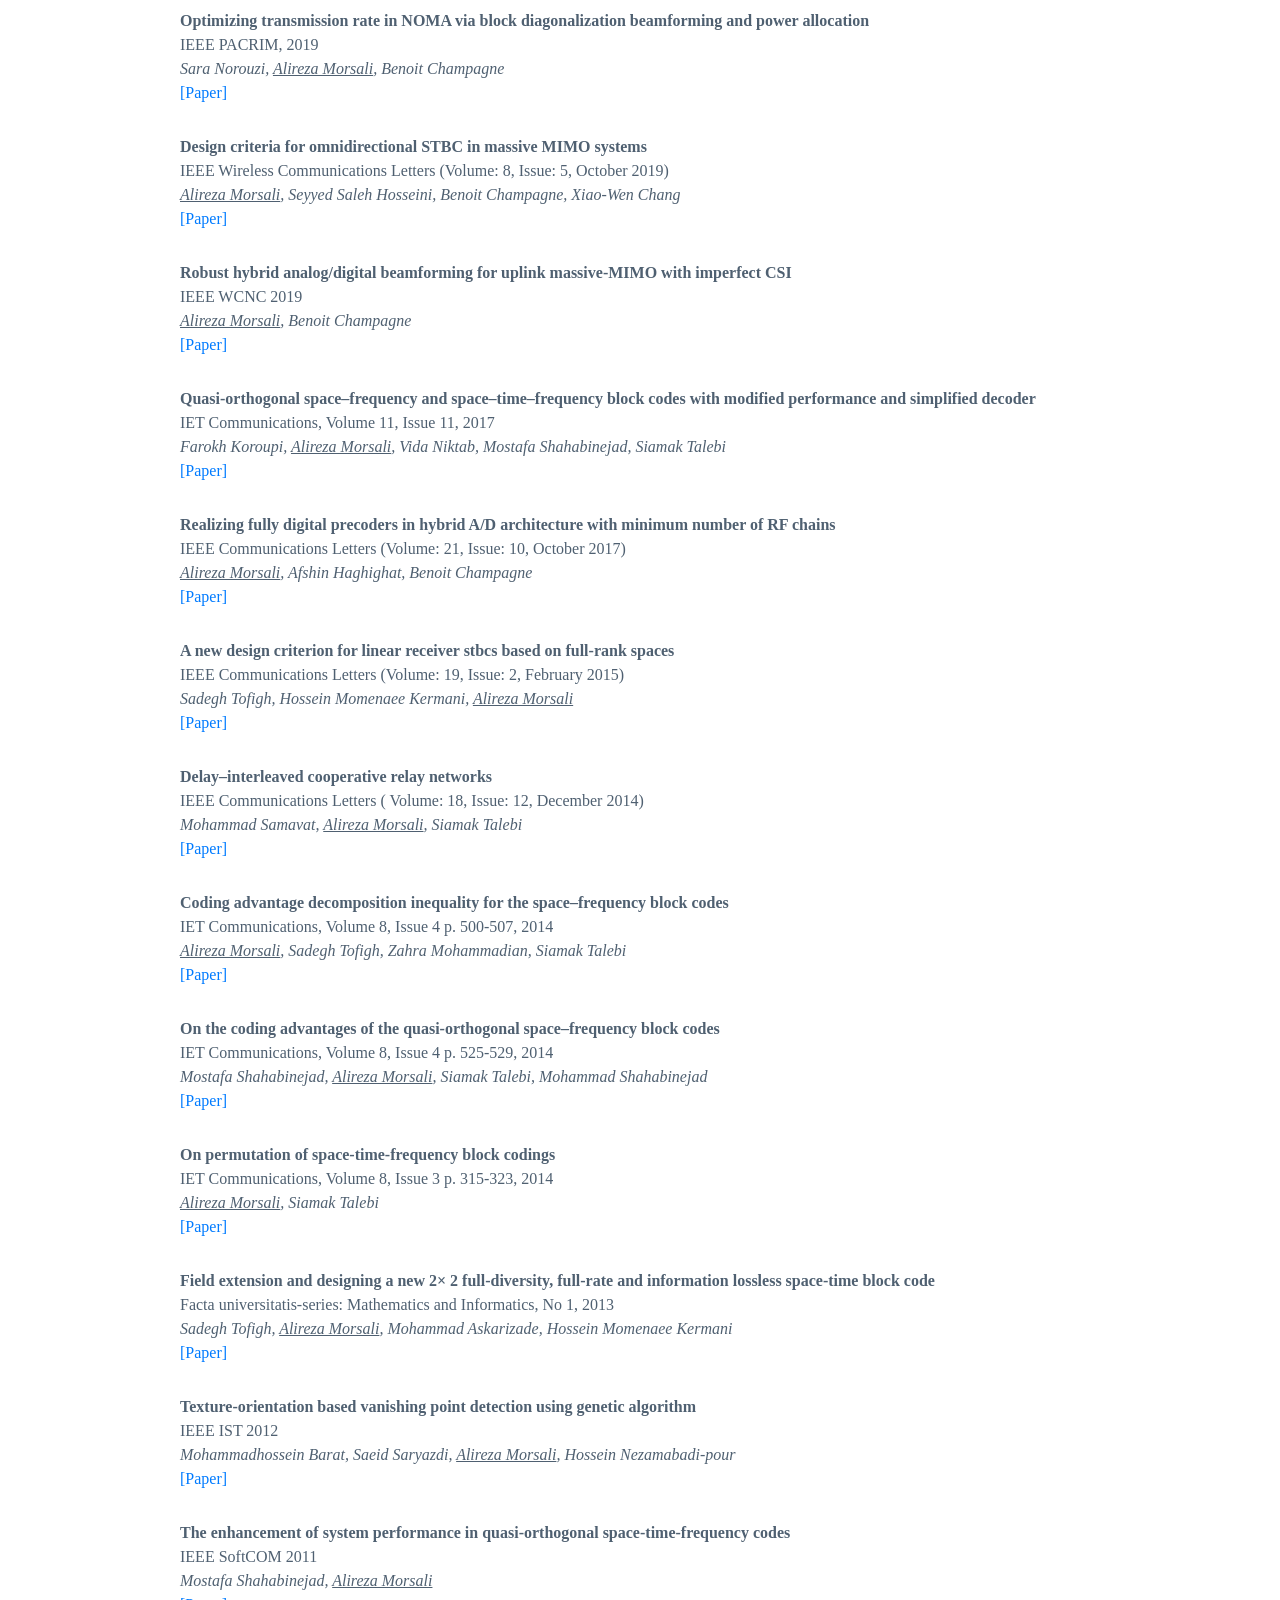
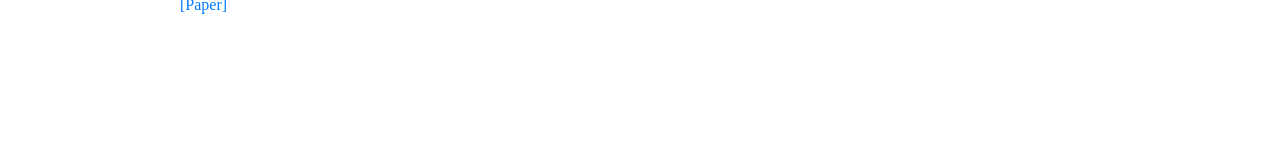
==== commit 2a4f1bc0: "Update index.html" ====
--- a/index.html
+++ b/index.html
@@ -693,7 +693,7 @@
                             space-time block code
                         </div>
                         <div class='paper-desc'>
-                            FACTA UNIVERSITATIS (NIˇS) Ser. Math. Inform. 28, No 1, 2013)
+                            Facta universitatis-series: Mathematics and Informatics, No 1, 2013
                         </div>
                         <div class='paper-authors'>
                             Sadegh Tofigh, <u>Alireza Morsali</u>, Mohammad Askarizade, Hossein Momenaee Kermani
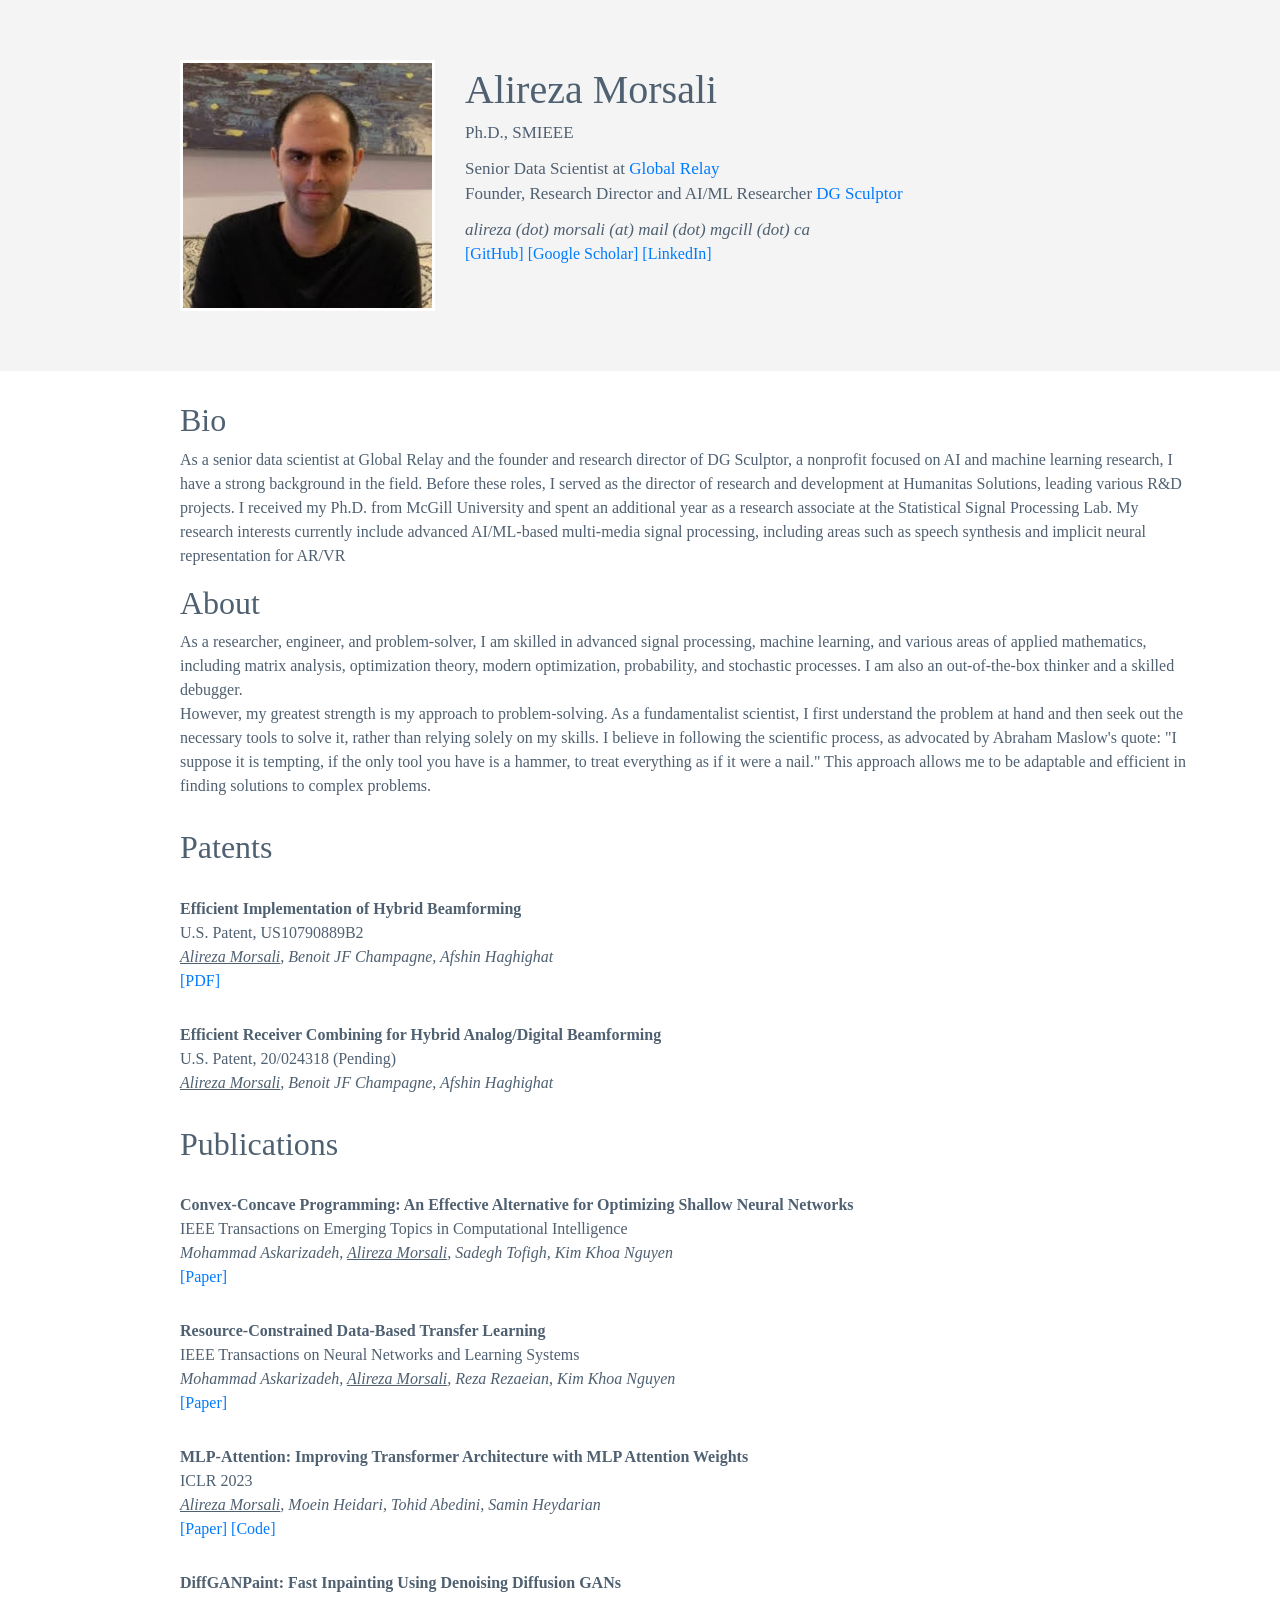
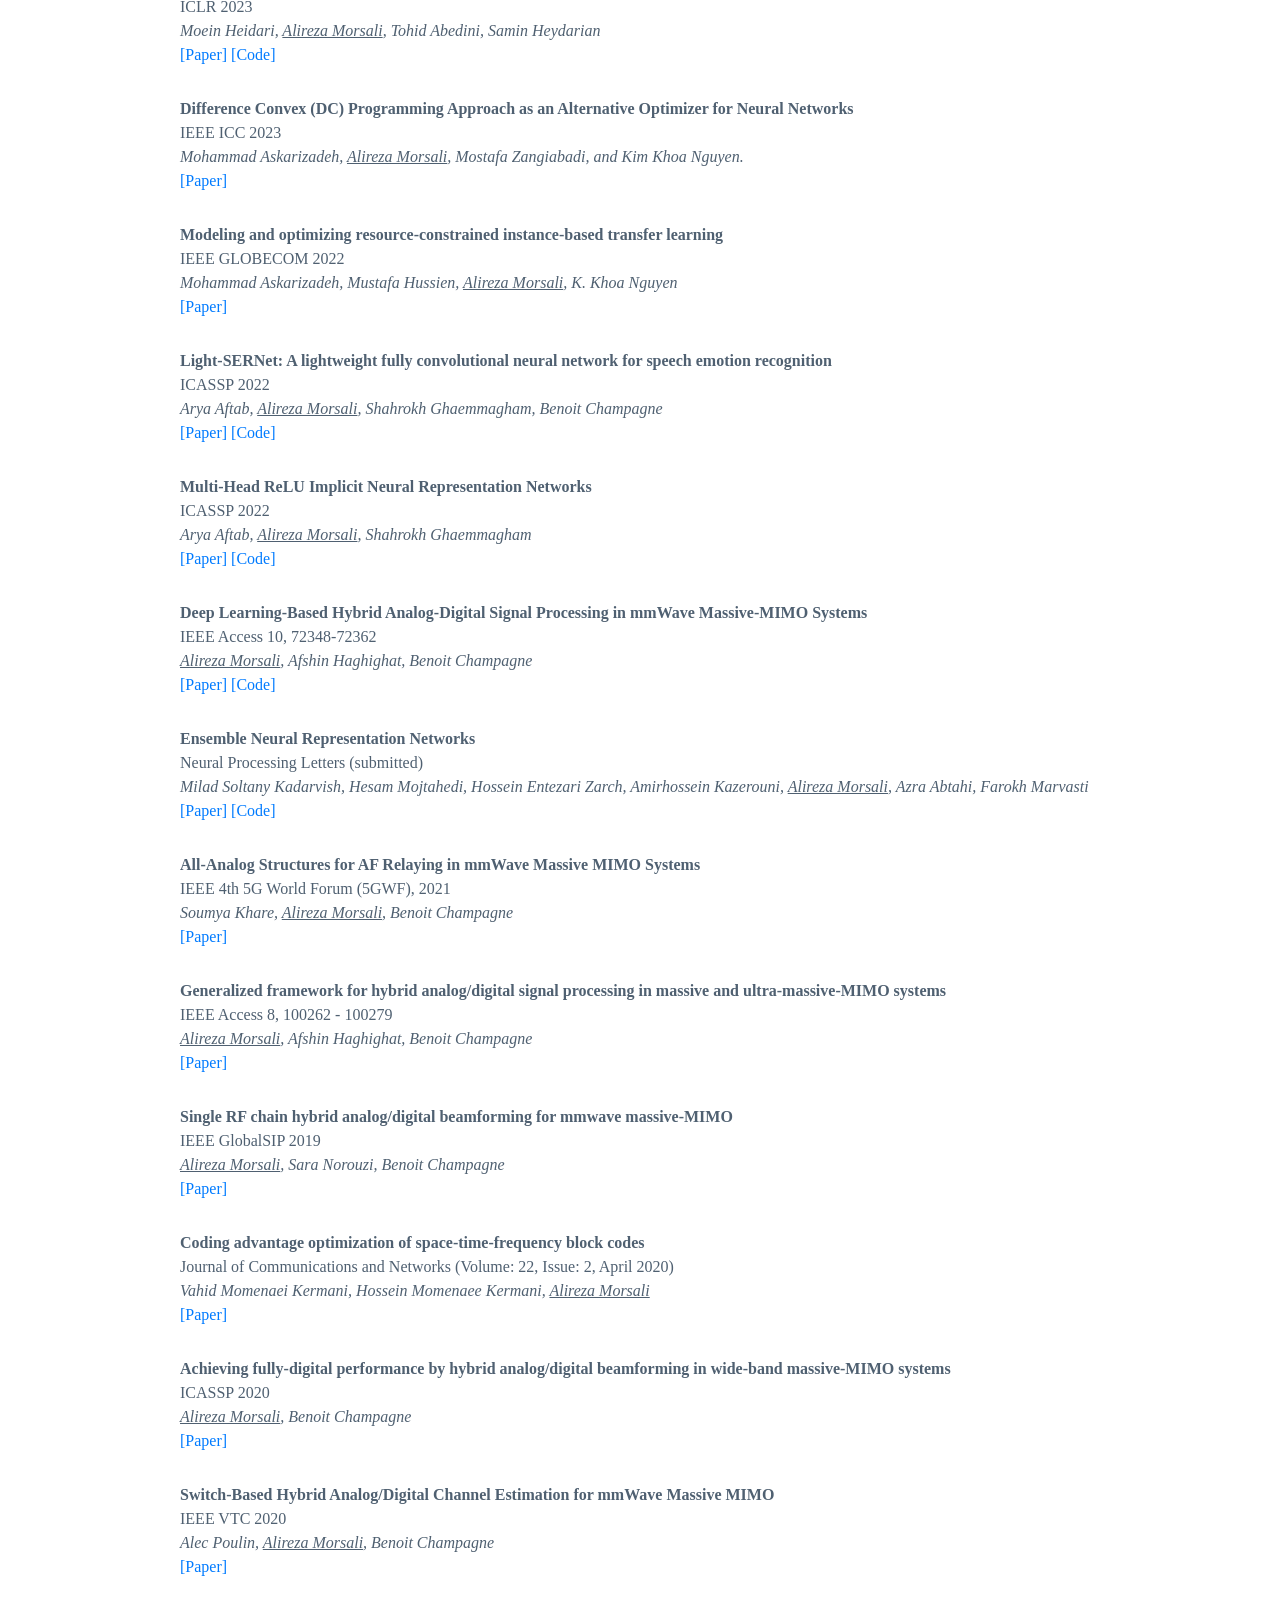
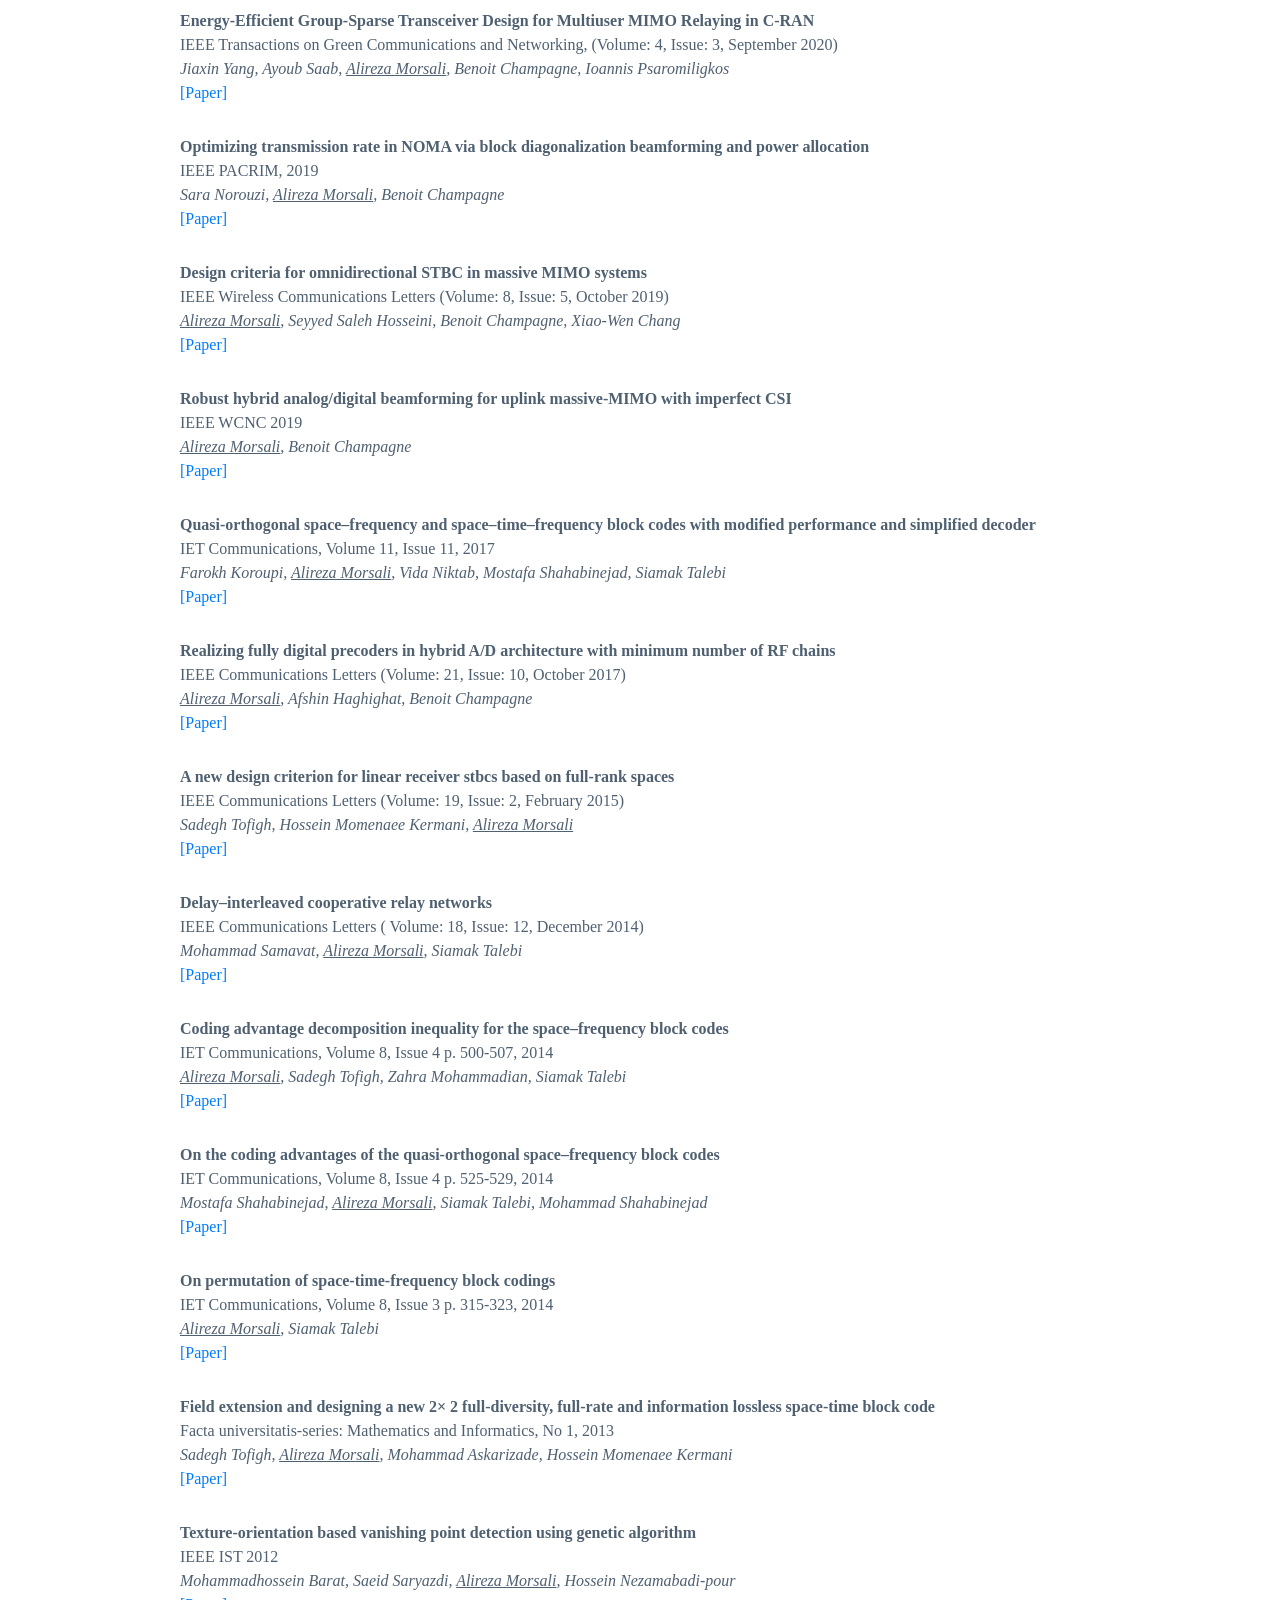
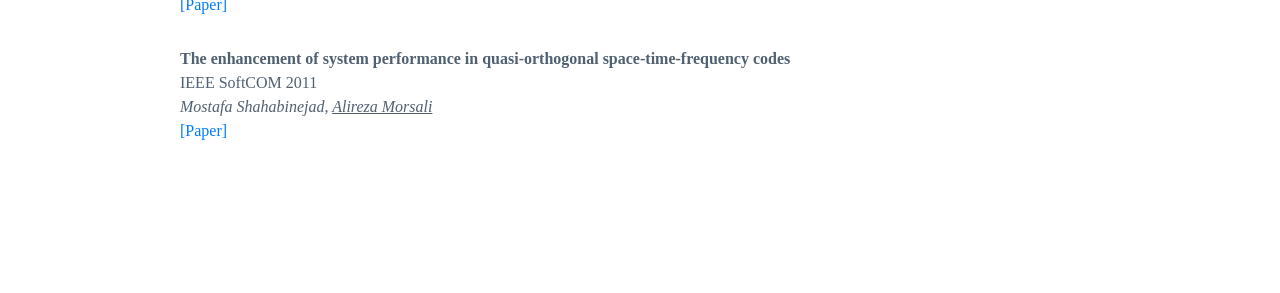
==== commit 09c4617c: "Update index.html" ====
--- a/index.html
+++ b/index.html
@@ -210,6 +210,23 @@
                 <div class='row vspace-top'>
                     <div class="col">
                         <div class='paper-title'>
+                            Convex-Concave Programming: An Effective Alternative for Optimizing Shallow Neural Networks
+                        </div>
+                        <div class='paper-desc'>
+                            IEEE Transactions on Emerging Topics in Computational Intelligence
+                        </div>
+                        <div class='paper-authors'>
+                            Mohammad Askarizadeh, <u>Alireza Morsali</u>, Sadegh Tofigh, Kim Khoa Nguyen
+                        </div>
+                        <div>
+                        <a href="https://ieeexplore.ieee.org/document/10779190">[Paper]</a>
+                        </div>
+                    </div>
+                </div>
+
+                <div class='row vspace-top'>
+                    <div class="col">
+                        <div class='paper-title'>
                             Resource-Constrained Data-Based Transfer
                             Learning
                         </div>
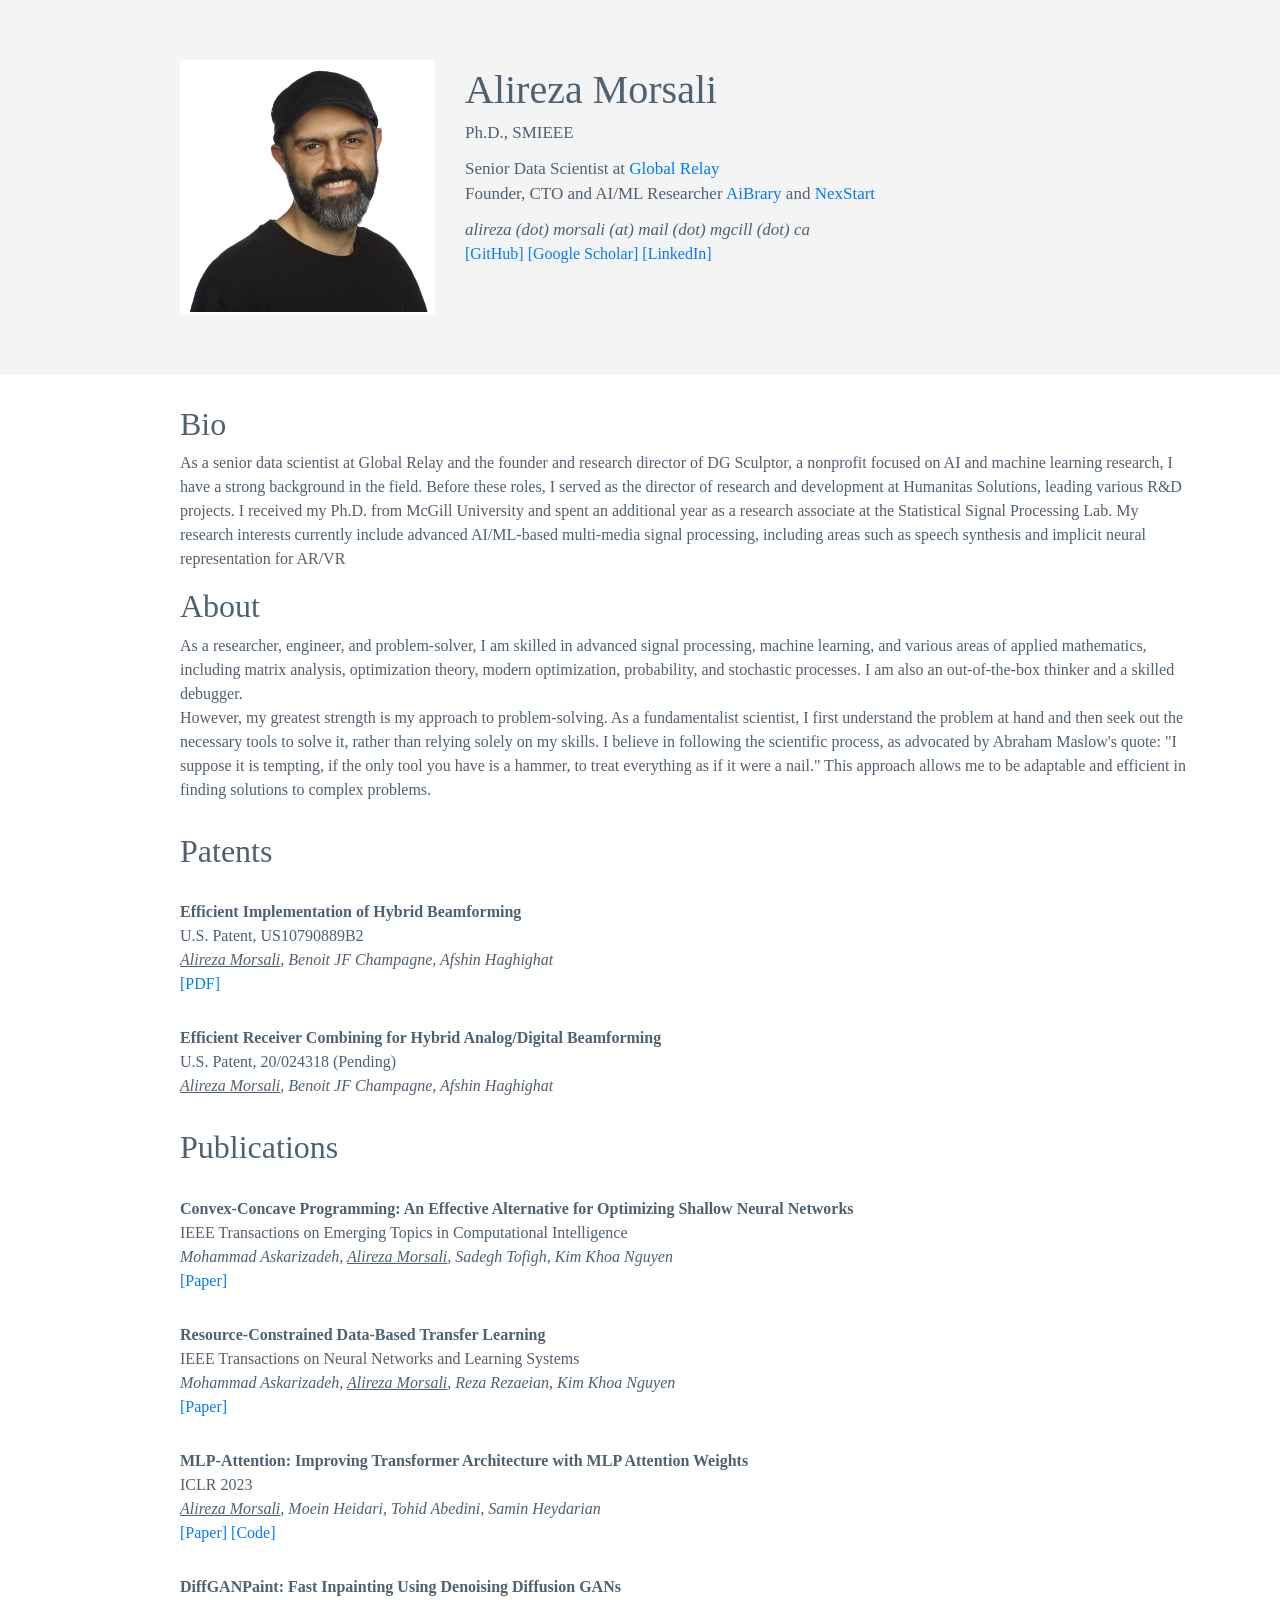
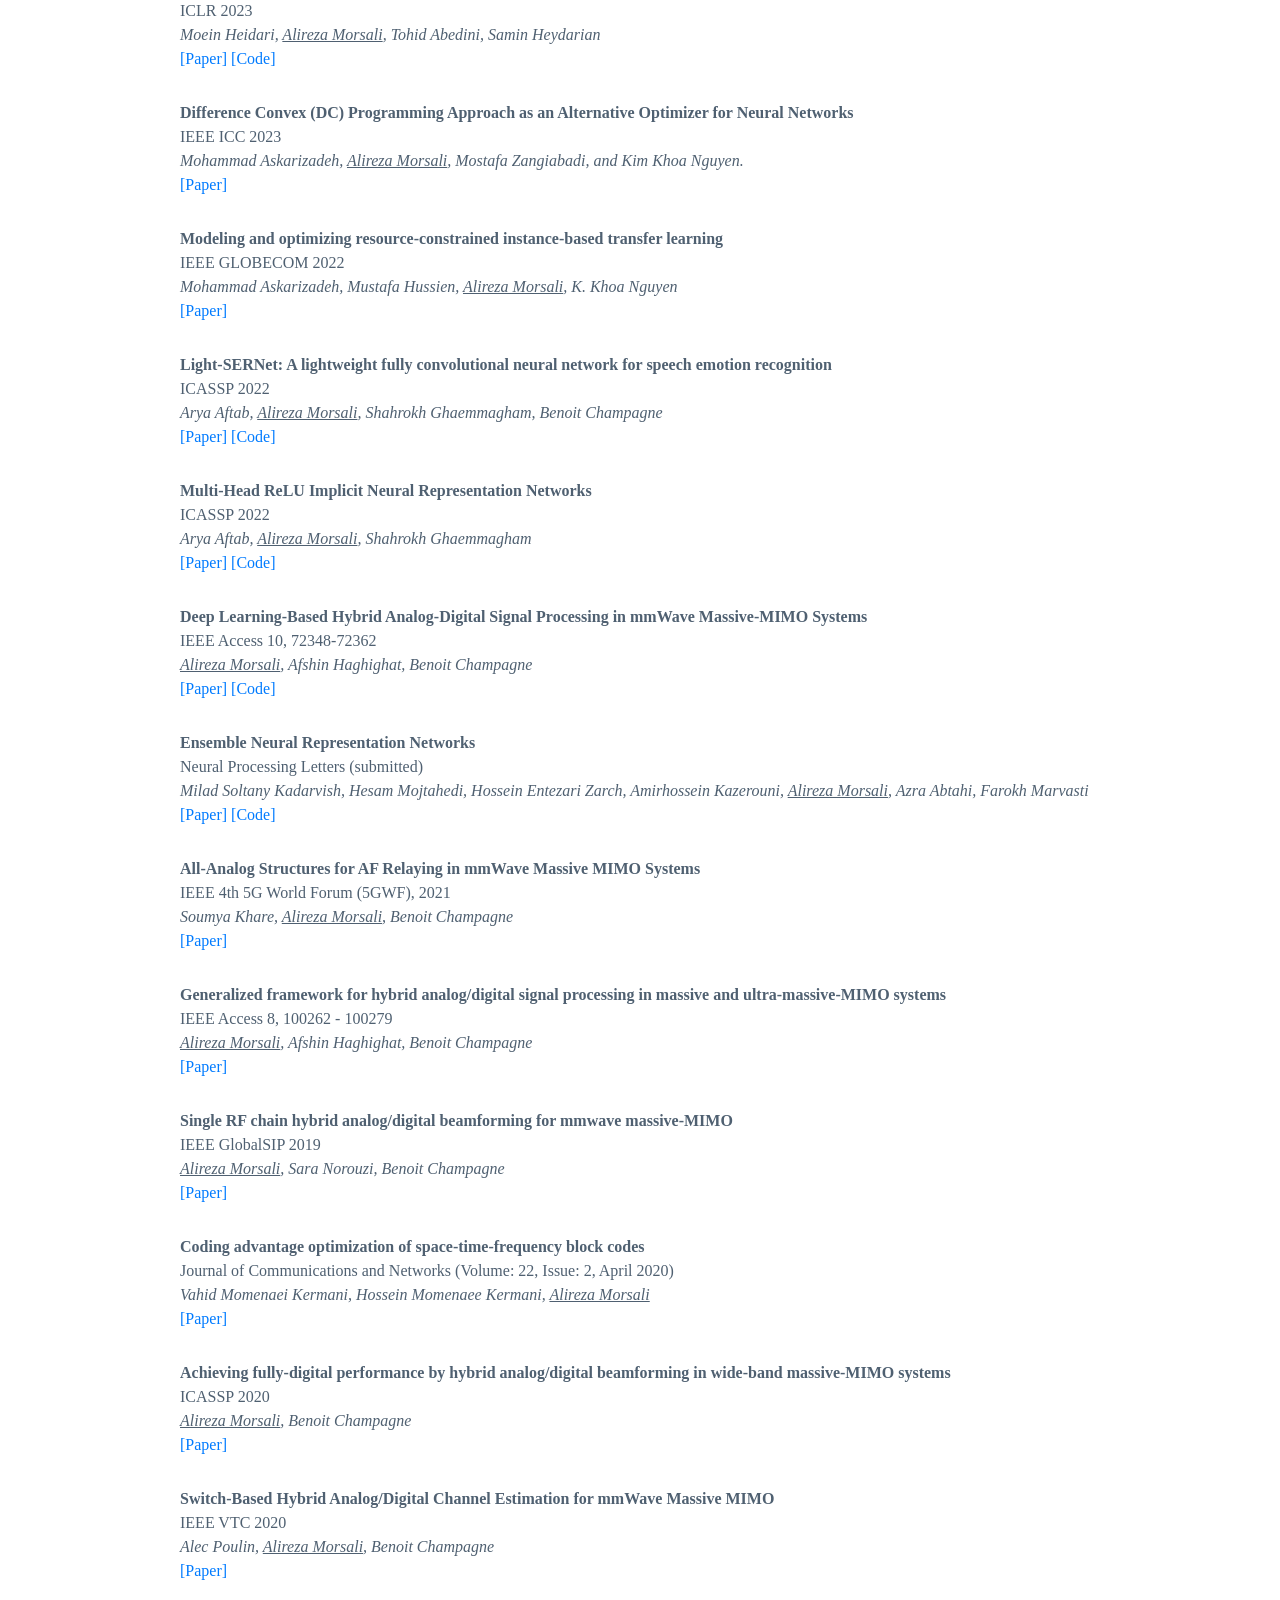
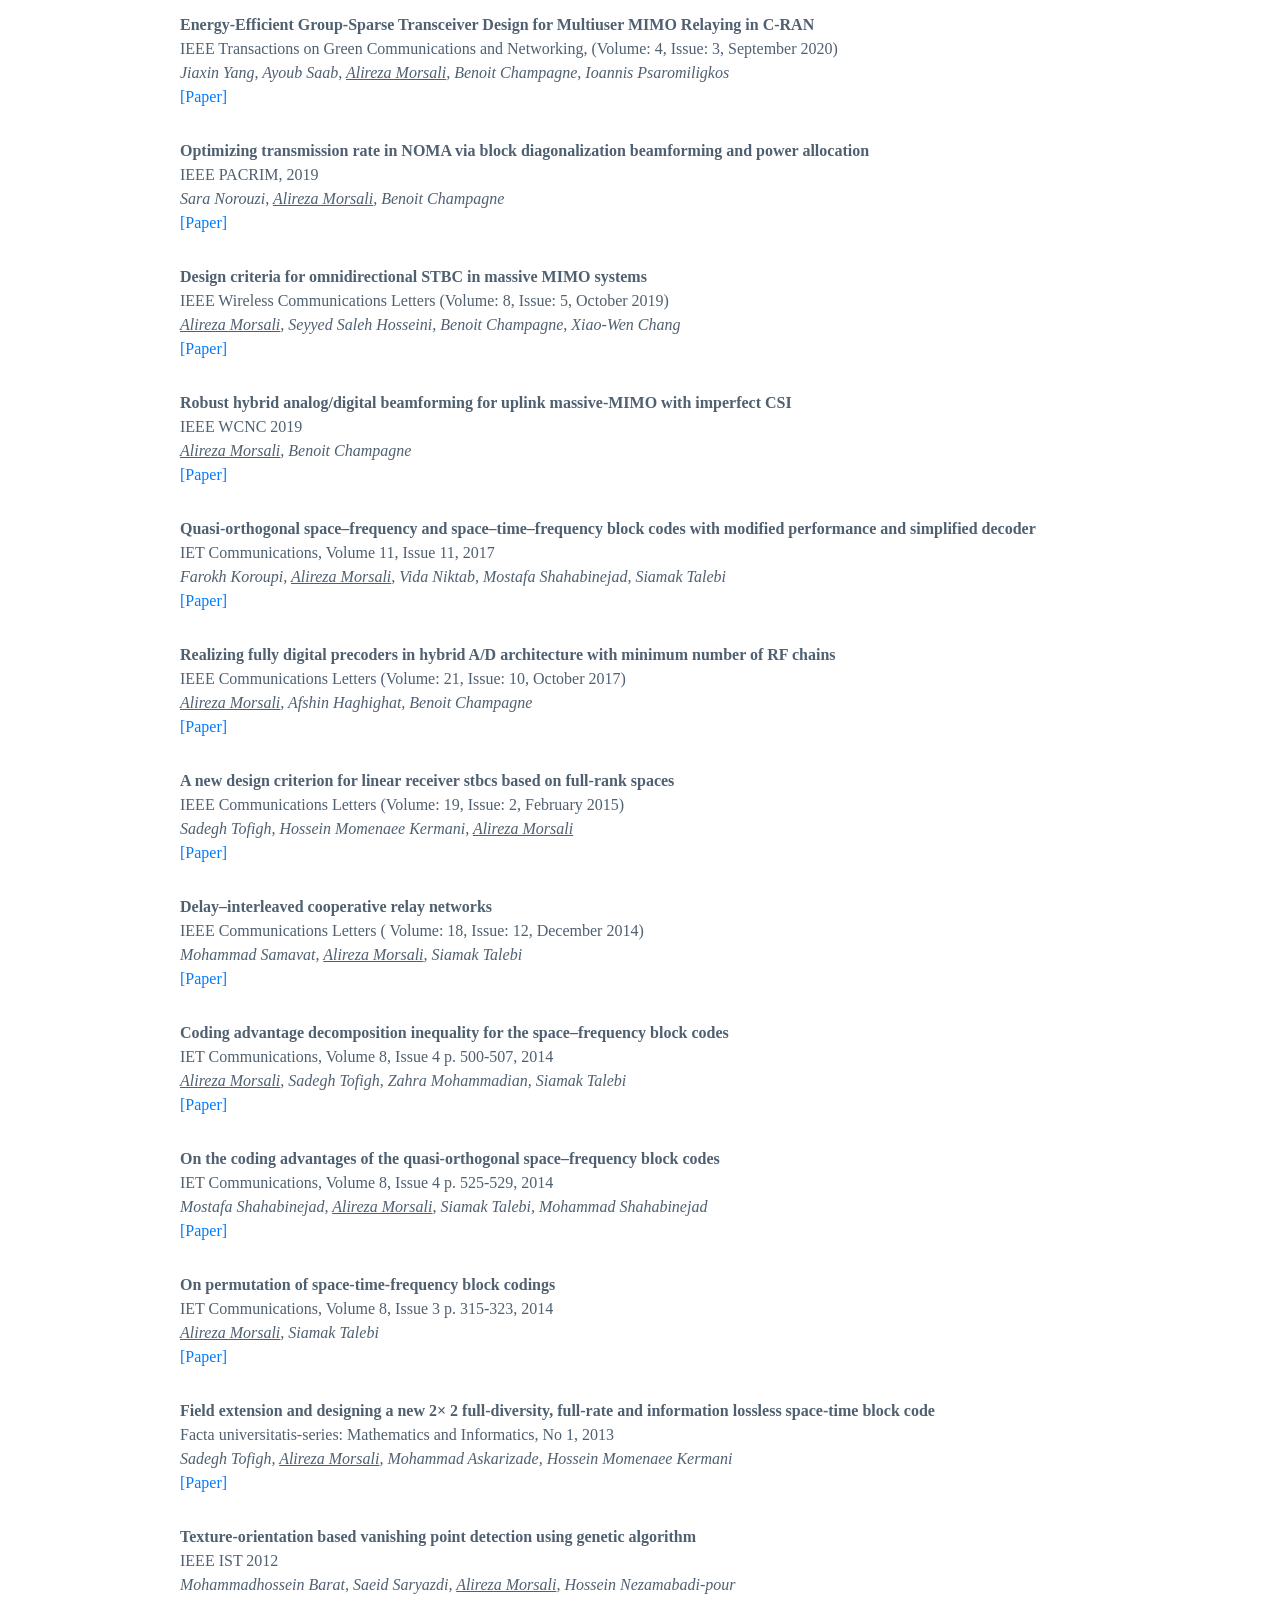
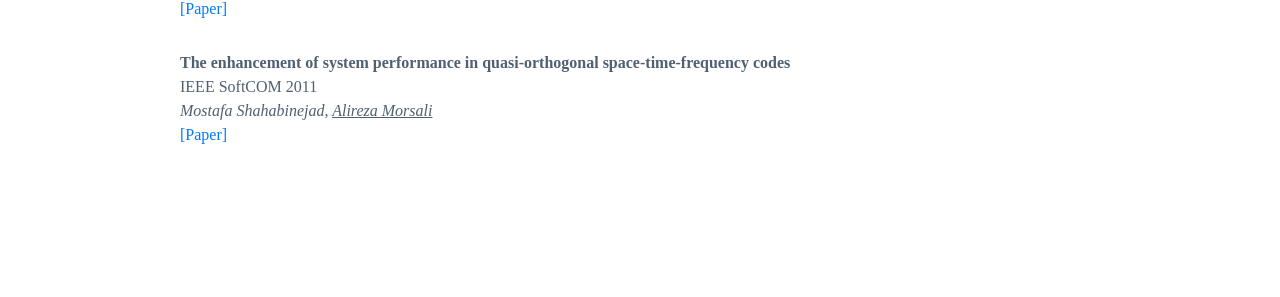
==== commit dc09675f: "Update index.html" ====
--- a/index.html
+++ b/index.html
@@ -115,8 +115,7 @@
                     <div id='header-text-affiliation'>
                         Senior Data Scientist at 
                         <a href="https://www.globalrelay.com/">Global Relay</a><br>
-                        Founder, Research Director and AI/ML Researcher <a href="http://www.dgsculptor.com/">DG
-                            Sculptor</a>
+                        Founder, CTO and AI/ML Researcher <a href="http://www.aibrary.dev/">AiBrary</a> and <a href="http://www.nexstart.org/">NexStart</a>
                     </div>
                     <div id='header-text-email'>
                         alireza (dot) morsali (at) mail (dot) mgcill (dot) ca
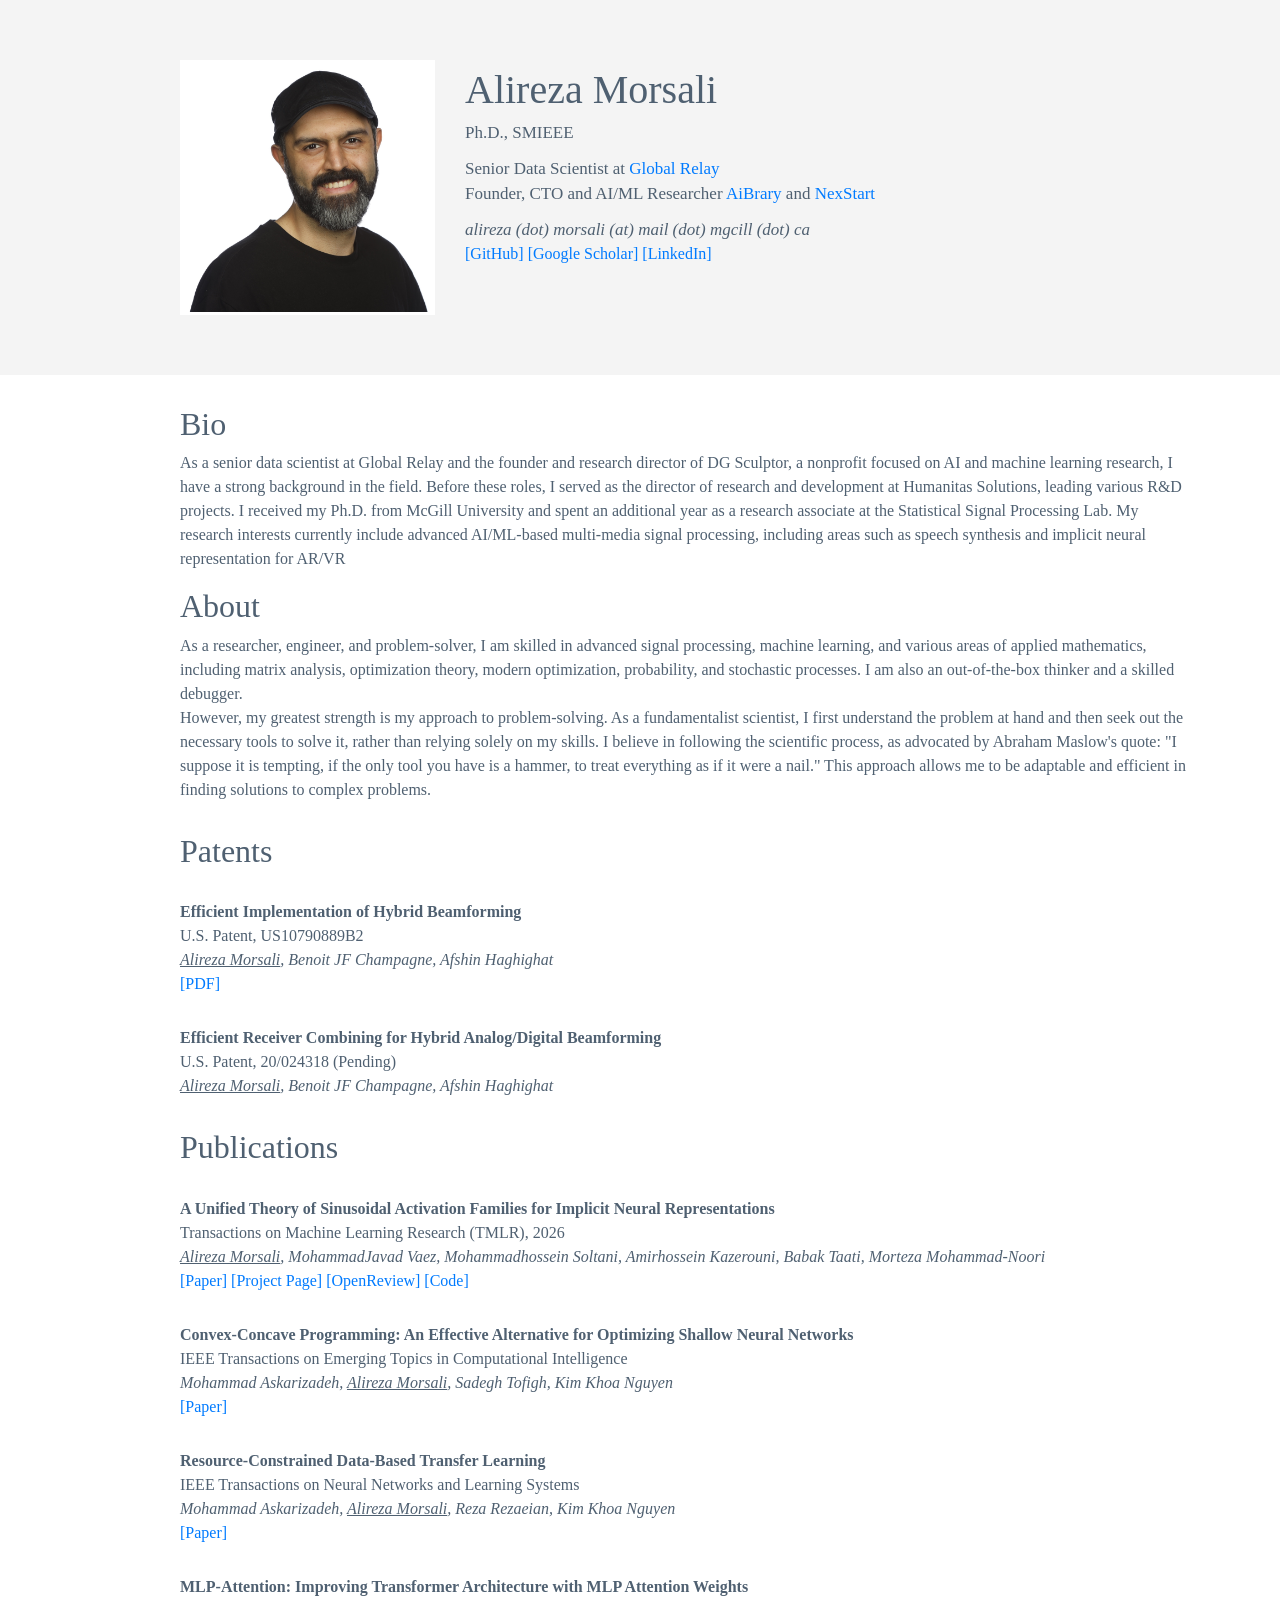
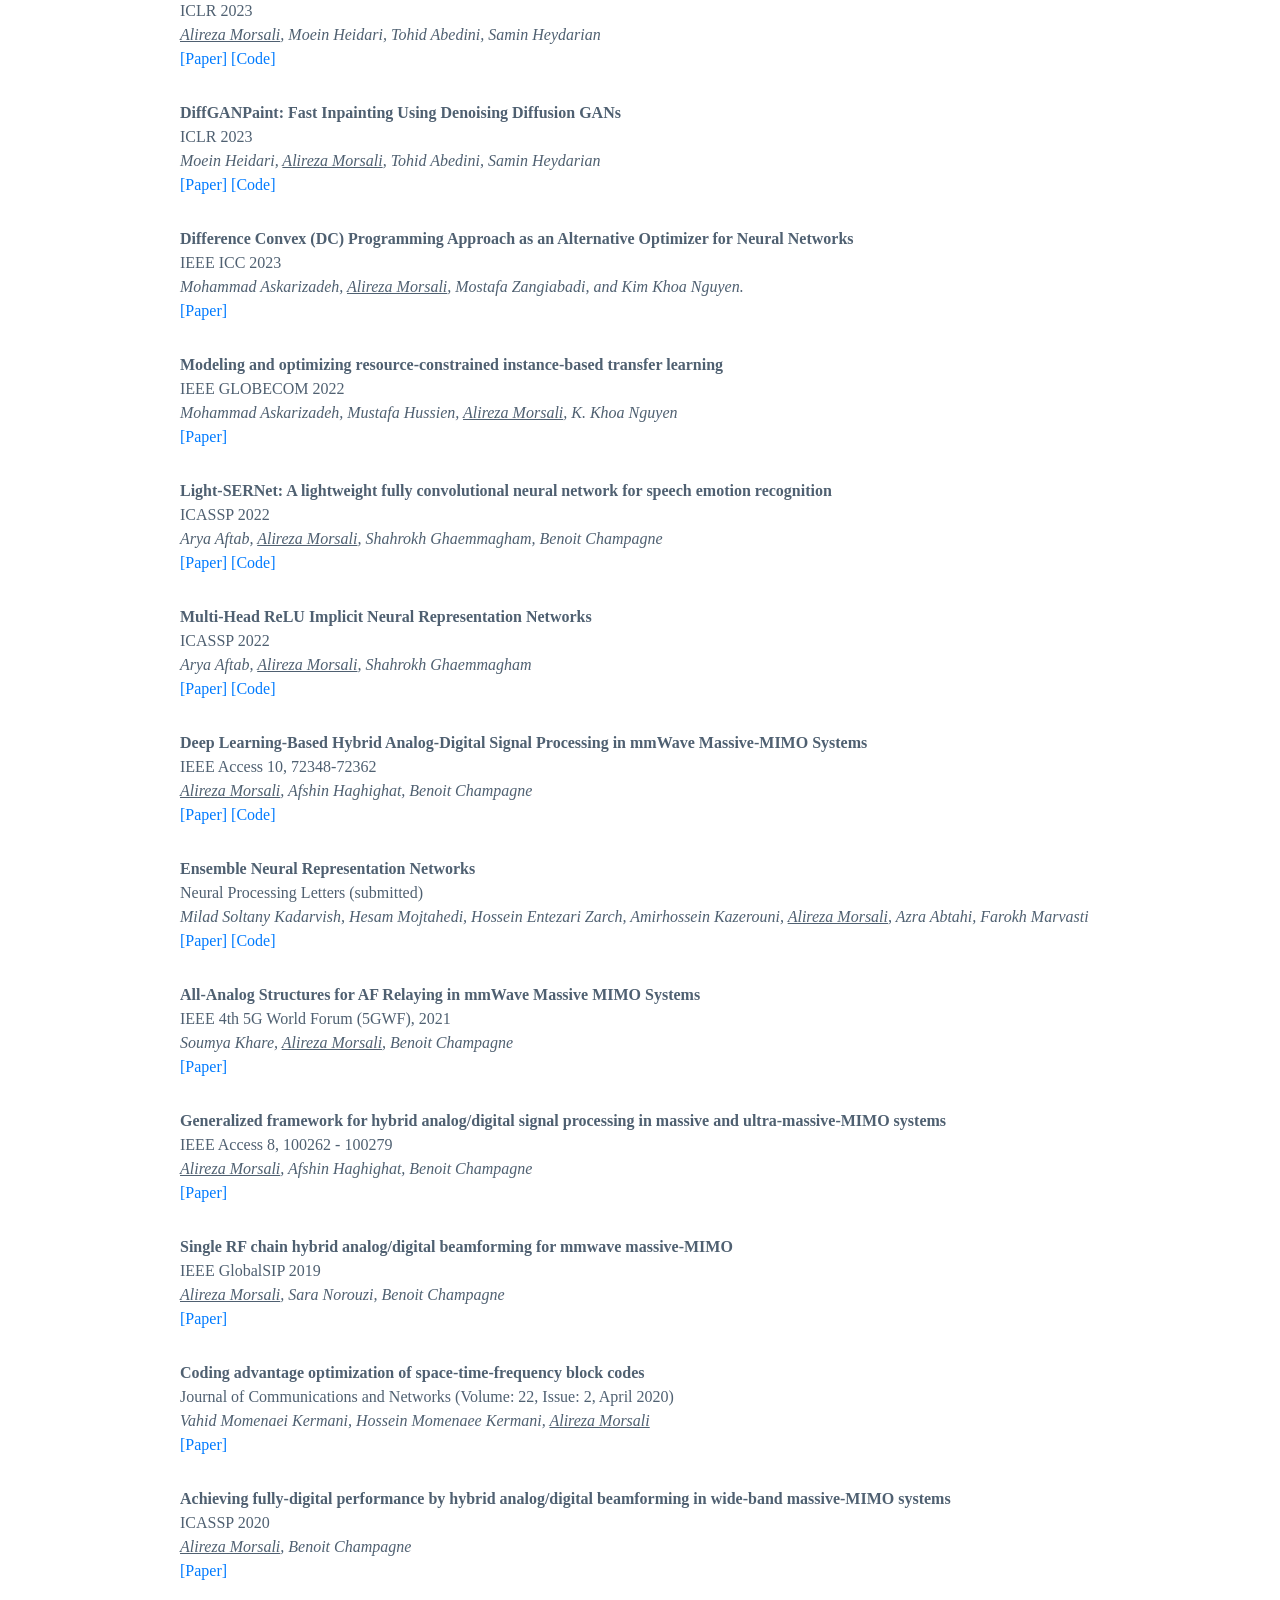
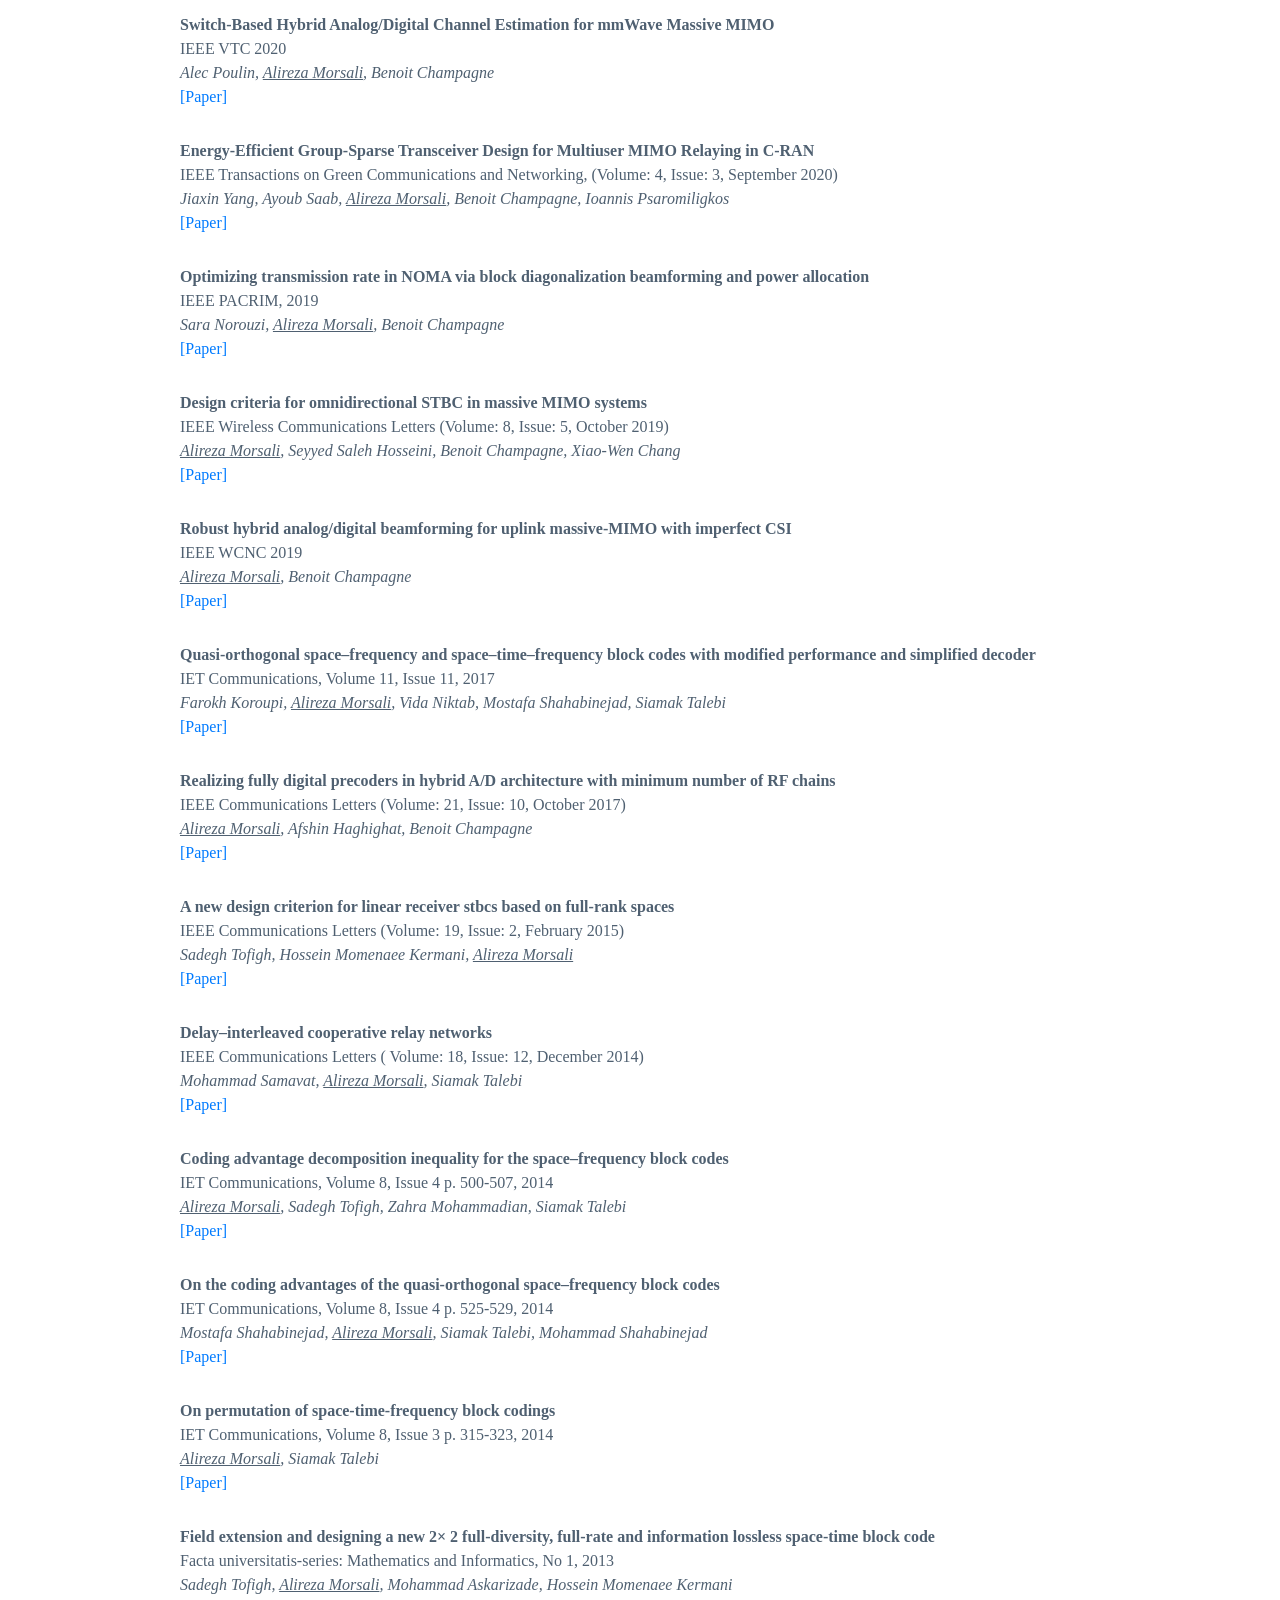
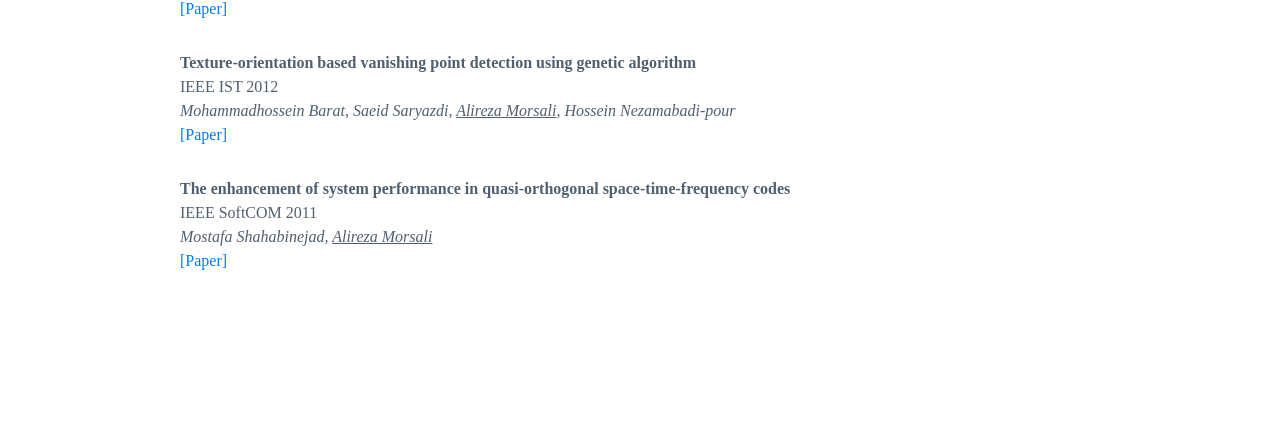
==== commit 6fcf7268: "add STAF page" ====
--- a/index.html
+++ b/index.html
@@ -209,6 +209,27 @@
                 <div class='row vspace-top'>
                     <div class="col">
                         <div class='paper-title'>
+                            A Unified Theory of Sinusoidal Activation Families for Implicit Neural Representations
+                        </div>
+                        <div class='paper-desc'>
+                            Transactions on Machine Learning Research (TMLR), 2026
+                        </div>
+                        <div class='paper-authors'>
+                            <u>Alireza Morsali</u>, MohammadJavad Vaez, Mohammadhossein Soltani, Amirhossein Kazerouni,
+                            Babak Taati, Morteza Mohammad-Noori
+                        </div>
+                        <div>
+                            <a href="staf/assets/paper/staf-tmlr-2026.pdf">[Paper]</a>
+                            <a href="staf/">[Project Page]</a>
+                            <a href="https://openreview.net/forum?id=ZDmBPYptbL">[OpenReview]</a>
+                            <a href="https://github.com/AlirezaMorsali/STAF">[Code]</a>
+                        </div>
+                    </div>
+                </div>
+
+                <div class='row vspace-top'>
+                    <div class="col">
+                        <div class='paper-title'>
                             Convex-Concave Programming: An Effective Alternative for Optimizing Shallow Neural Networks
                         </div>
                         <div class='paper-desc'>
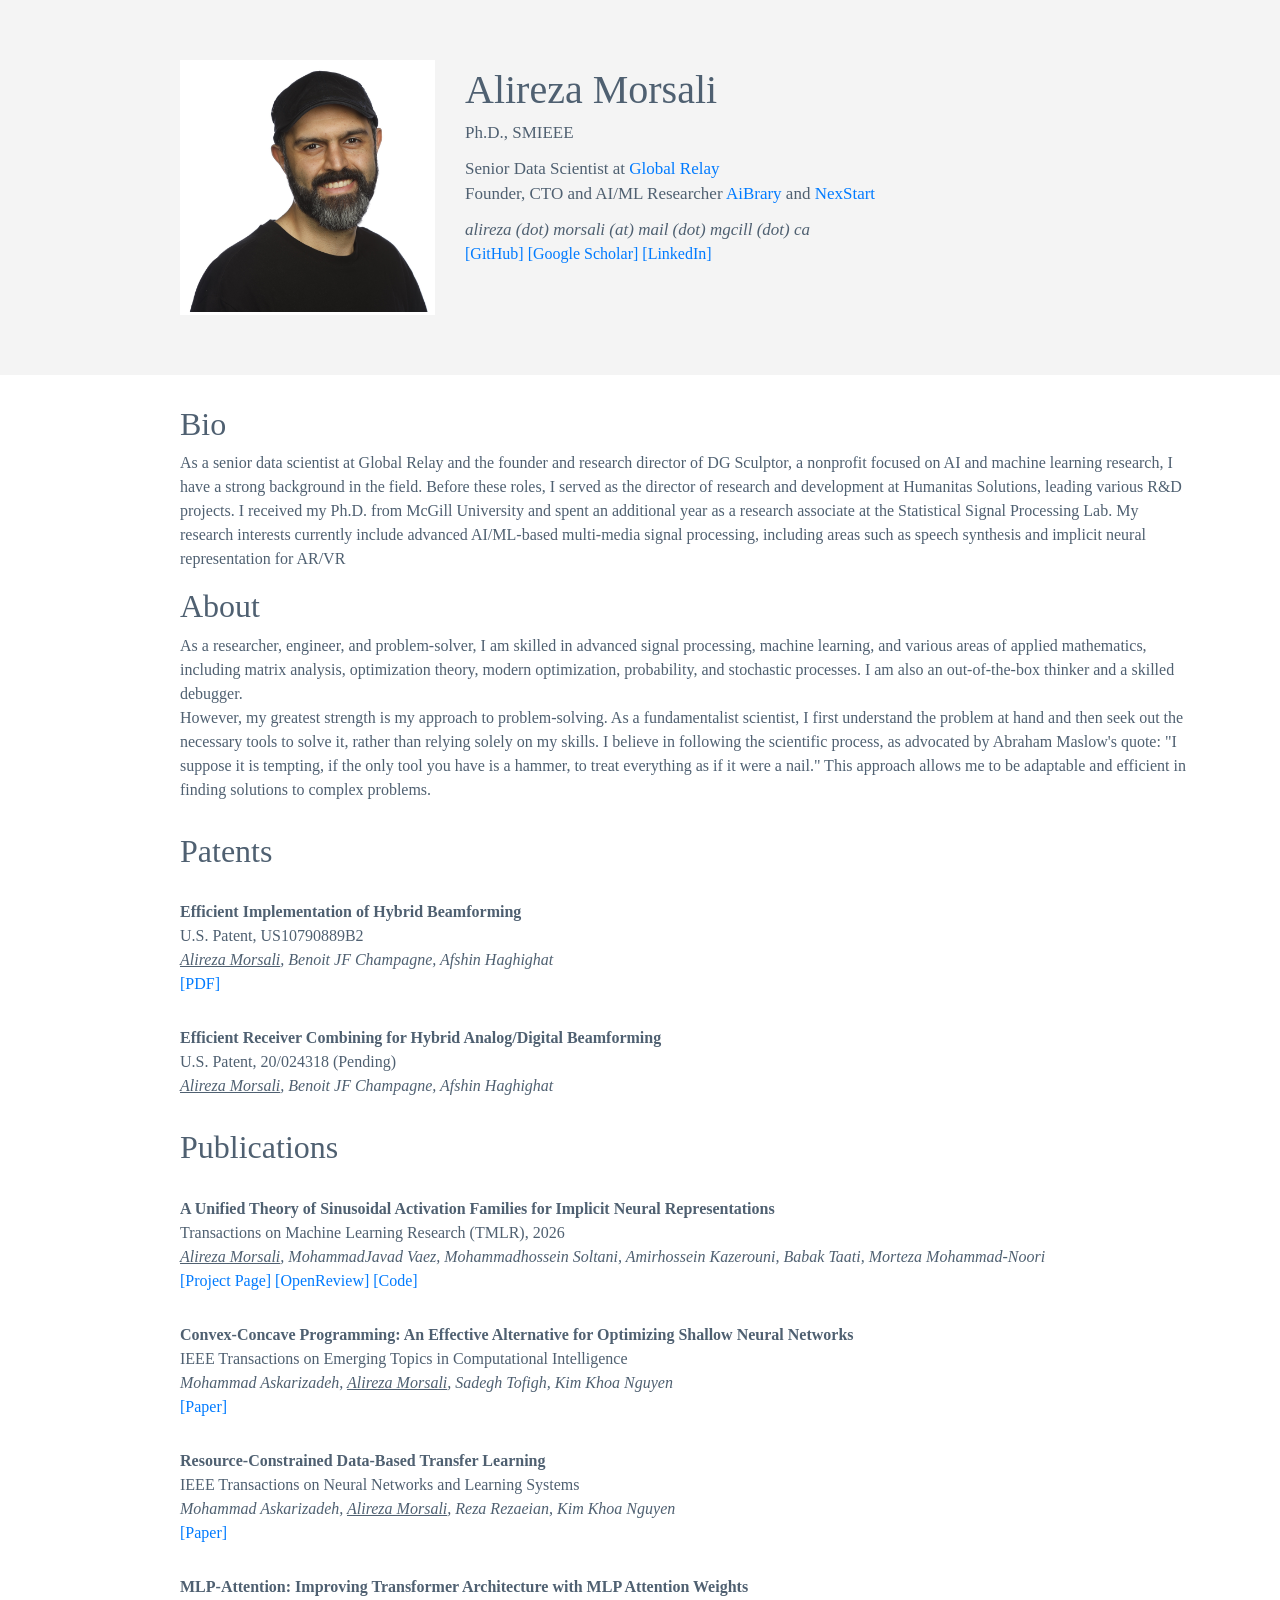
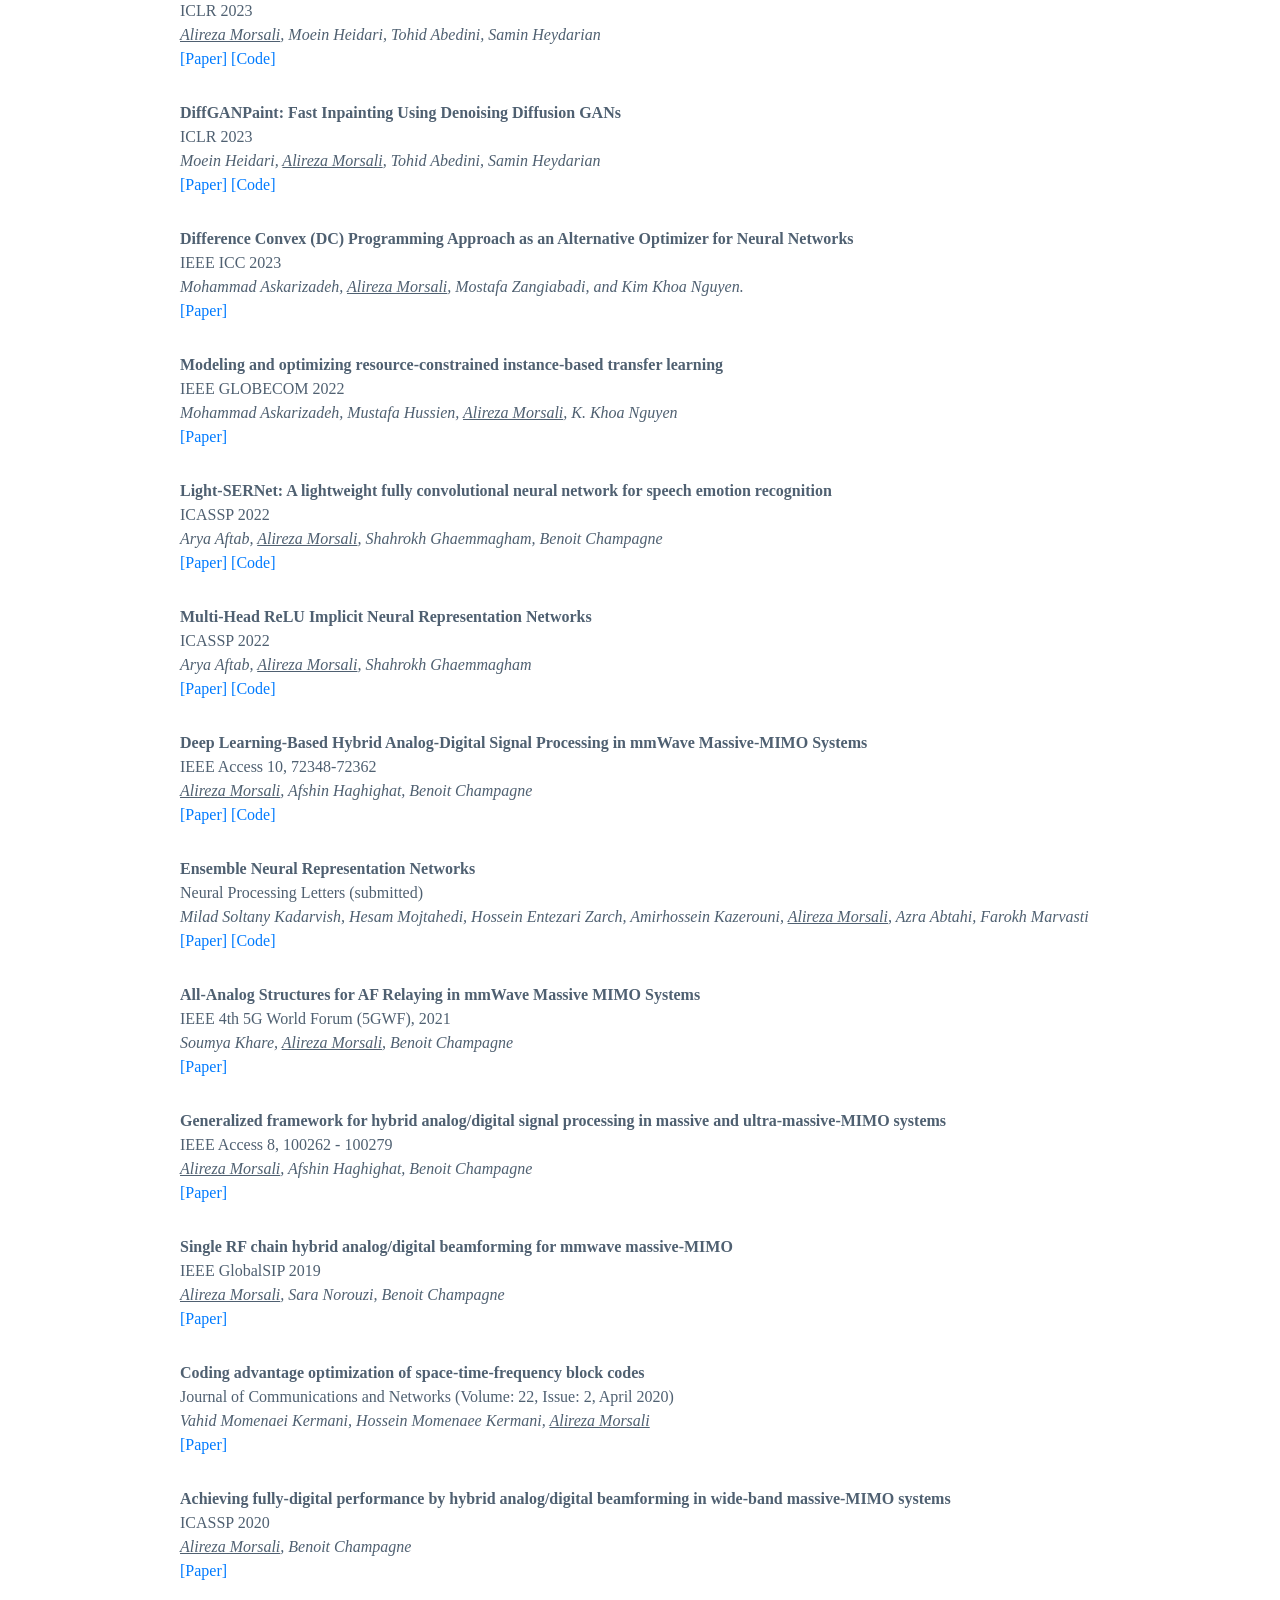
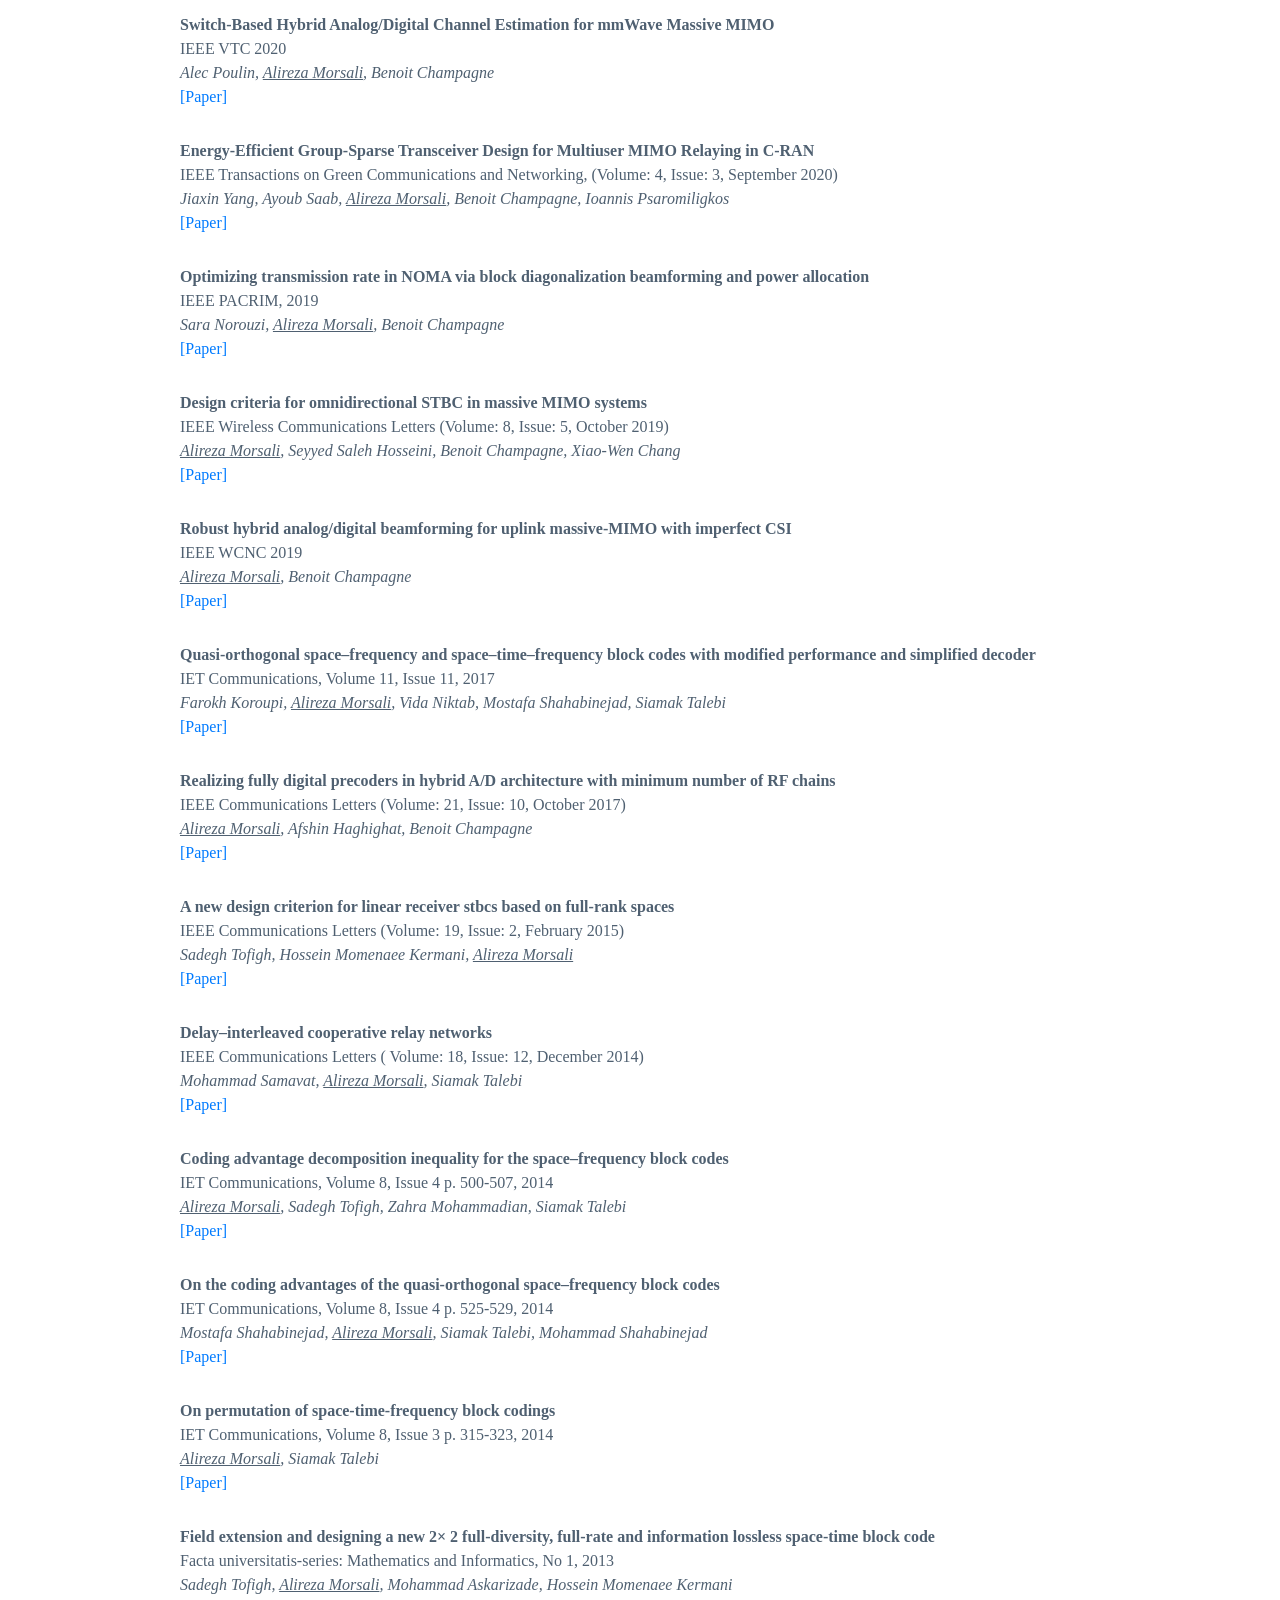
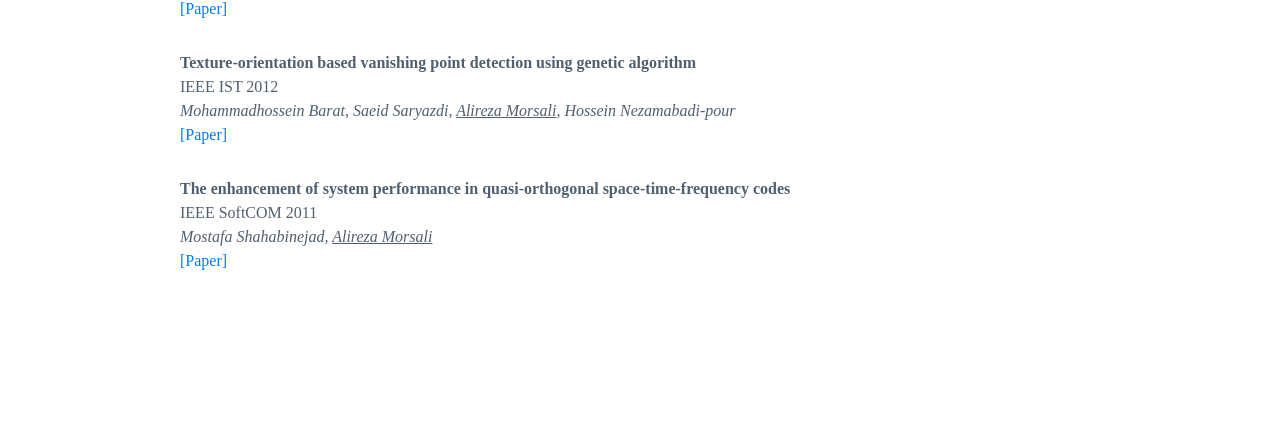
==== commit a8b35341: "remove staf pdf" ====
--- a/index.html
+++ b/index.html
@@ -219,7 +219,6 @@
                             Babak Taati, Morteza Mohammad-Noori
                         </div>
                         <div>
-                            <a href="staf/assets/paper/staf-tmlr-2026.pdf">[Paper]</a>
                             <a href="staf/">[Project Page]</a>
                             <a href="https://openreview.net/forum?id=ZDmBPYptbL">[OpenReview]</a>
                             <a href="https://github.com/AlirezaMorsali/STAF">[Code]</a>
